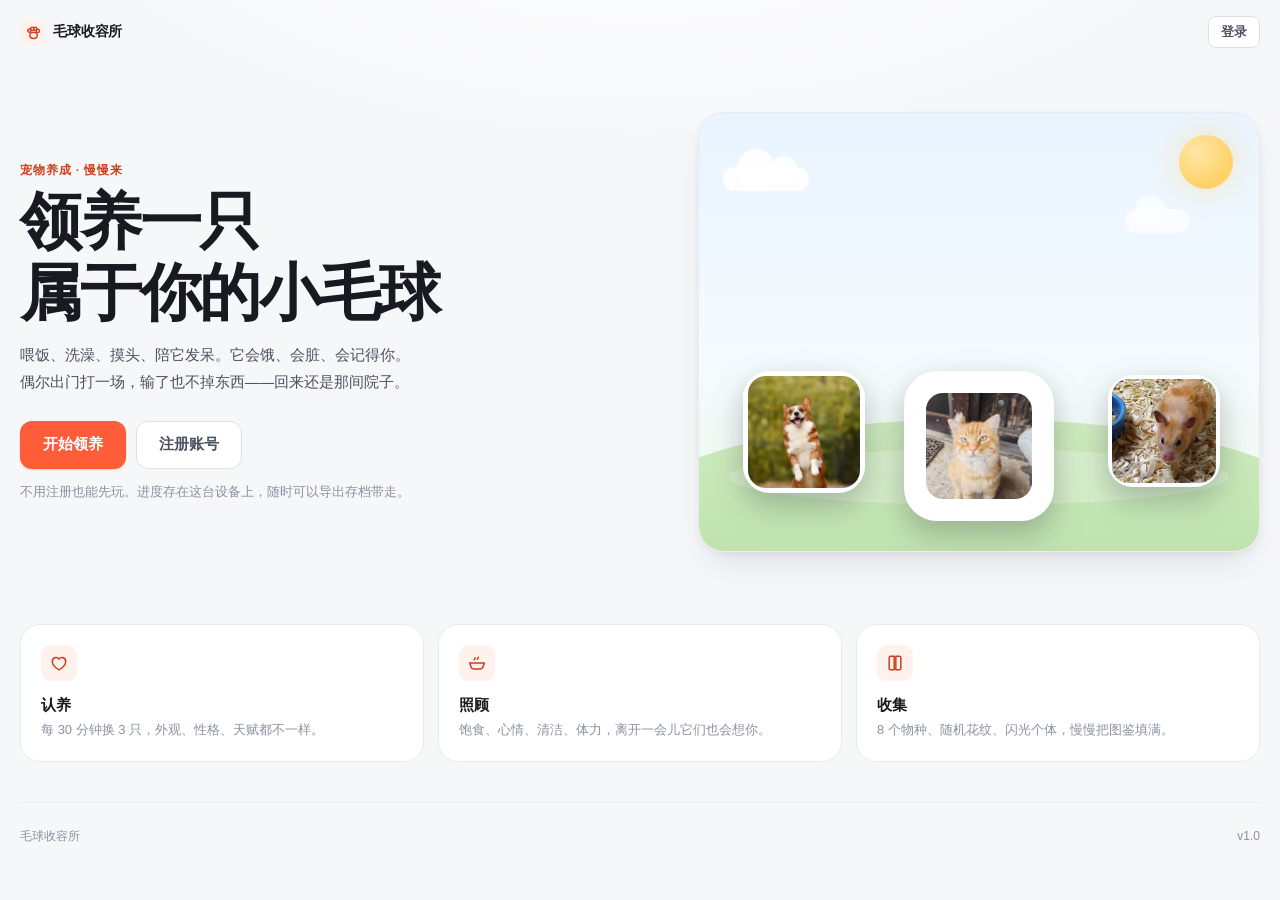
==== index.html @ 02884df9 "deploy: 手机端操作优化——下拉关弹窗、键盘避让、切页回顶、输入防缩放、触感反馈、主屏 App 模式" ====
<!doctype html>
<html lang="zh-CN">
  <head>
    <meta charset="UTF-8" />
    <meta name="viewport" content="width=device-width, initial-scale=1.0, viewport-fit=cover" />
    <meta name="theme-color" content="#f7f2e8" />
    <!-- 添加到主屏幕后像 App 一样全屏打开，没有地址栏 -->
    <meta name="mobile-web-app-capable" content="yes" />
    <meta name="apple-mobile-web-app-capable" content="yes" />
    <meta name="apple-mobile-web-app-status-bar-style" content="default" />
    <meta name="apple-mobile-web-app-title" content="毛球收容所" />
    <title>毛球收容所 · 领养一只属于你的小毛球</title>
    <meta
      name="description"
      content="毛球收容所是一款宠物养成 + 卡牌收集的网页游戏。领养流浪小动物，喂饭洗澡摸头，把它们养成毛球战队的成员，去星宠杯拿冠军。"
    />
    <link
      rel="icon"
      href="data:image/svg+xml,%3Csvg xmlns='http://www.w3.org/2000/svg' viewBox='0 0 100 100'%3E%3Ctext y='.9em' font-size='90'%3E%F0%9F%90%BE%3C/text%3E%3C/svg%3E"
    />
    <script type="module" crossorigin src="/assets/index-C2T-DecH.js"></script>
    <link rel="stylesheet" crossorigin href="/assets/index-630O4in5.css">
  </head>
  <body>
    <div id="root"></div>
  </body>
</html>
---- assets/index-630O4in5.css ----
:root{--bg: #f6f7f9;--surface: #ffffff;--surface-2: #f7f8fa;--surface-3: #eef0f4;--ink: #171a20;--ink-2: #4a5160;--muted: #8a92a1;--line: #e9ebef;--line-strong: #dde1e7;--accent: #ff5c39;--accent-hover: #ec4c2a;--accent-soft: #fff1ec;--accent-ink: #cc3f1d;--gold: #f2a33c;--gold-soft: #fdf3e3;--violet: #7b61ff;--violet-soft: #f1eeff;--green: #17b26a;--green-soft: #e7f8ef;--blue: #3a8dde;--blue-soft: #eaf3fd;--pink: #e8618c;--pink-soft: #fdeef3;--r-xs: 8px;--r-sm: 10px;--r-md: 12px;--r-lg: 16px;--r-xl: 20px;--r-2xl: 26px;--r-pill: 999px;--radius: var(--r-xl);--radius-sm: var(--r-md);--shadow-sm: 0 1px 2px rgba(16, 24, 40, .04), 0 1px 3px rgba(16, 24, 40, .05);--shadow: 0 4px 10px -2px rgba(16, 24, 40, .06), 0 18px 36px -12px rgba(16, 24, 40, .12);--shadow-lg: 0 24px 64px -16px rgba(16, 24, 40, .22);--safe: env(safe-area-inset-bottom, 0px);--vvh: 100dvh;--kbd: 0px}html{touch-action:manipulation}body{overscroll-behavior-y:contain}button,.chip,.element,.rarity{user-select:none;-webkit-user-select:none}*{box-sizing:border-box;-webkit-tap-highlight-color:transparent}html,body{margin:0;padding:0}body{background:radial-gradient(900px 420px at 50% -140px,#ffffff 0%,transparent 70%),var(--bg);color:var(--ink);font-family:-apple-system,BlinkMacSystemFont,SF Pro Text,PingFang SC,Hiragino Sans GB,Microsoft YaHei,Segoe UI,sans-serif;font-size:14.5px;line-height:1.55;min-height:100dvh;-webkit-font-smoothing:antialiased}h1,h2,h3,h4,p{margin:0}button{font-family:inherit;font-size:inherit;color:inherit;border:none;background:none;cursor:pointer;padding:0}button:disabled{cursor:not-allowed}a{color:inherit;text-decoration:none}input{font-family:inherit}:focus-visible{outline:2px solid rgba(255,92,57,.55);outline-offset:2px}.shell{width:100%;max-width:1120px;margin:0 auto;padding:0 20px}.app{min-height:100dvh;padding-bottom:96px}.main{padding:26px 0 40px;animation:fadeUp .25s ease both}@keyframes fadeUp{0%{opacity:0;transform:translateY(6px)}}.topbar{position:sticky;top:0;z-index:40;background:#ffffffd1;backdrop-filter:saturate(180%) blur(16px);-webkit-backdrop-filter:saturate(180%) blur(16px);border-bottom:1px solid var(--line)}.topbar-inner{height:62px;display:flex;align-items:center;gap:18px}.brand{display:inline-flex;align-items:center;gap:7px;flex:0 0 auto}.brand-mark{display:grid;place-items:center;width:26px;height:26px;border-radius:var(--r-xs);background:var(--accent-soft);color:var(--accent-ink)}.brand-text{font-weight:700;font-size:14px;letter-spacing:-.01em;white-space:nowrap}.topnav{display:none;align-items:center;gap:2px;flex:1}.topnav-item{height:34px;padding:0 14px;border-radius:var(--r-xs);font-size:13.5px;font-weight:600;color:var(--muted);transition:color .15s,background .15s}.topnav-item:hover{color:var(--ink);background:var(--surface-2)}.topnav-item.is-active{color:var(--ink);background:var(--surface-3)}.top-actions{display:flex;align-items:center;gap:8px;margin-left:auto}.icon-btn{position:relative;width:34px;height:34px;border-radius:var(--r-sm);display:grid;place-items:center;color:var(--ink-2);border:1px solid var(--line);background:var(--surface);transition:background .15s,border-color .15s}.icon-btn:hover{background:var(--surface-2)}.badge{position:absolute;top:-4px;right:-4px;min-width:16px;height:16px;padding:0 4px;border-radius:var(--r-pill);background:var(--accent);color:#fff;font-size:9.5px;font-weight:700;display:grid;place-items:center;border:2px solid var(--surface)}.wallet{display:flex;gap:6px}.wallet-chip{display:inline-flex;align-items:center;gap:5px;height:30px;padding:0 10px;border-radius:var(--r-xs);background:var(--surface);border:1px solid var(--line);font-size:12.5px;font-variant-numeric:tabular-nums}.wallet-chip b{font-weight:650}.wallet-coin{color:var(--accent)}.wallet-star{color:var(--violet)}.tabbar{position:fixed;bottom:0;left:0;right:0;z-index:40;display:flex;justify-content:space-around;padding:6px 8px calc(6px + var(--safe));background:#ffffffeb;backdrop-filter:saturate(180%) blur(16px);-webkit-backdrop-filter:saturate(180%) blur(16px);border-top:1px solid var(--line)}.tabbar-item{flex:1;display:flex;flex-direction:column;align-items:center;gap:3px;padding:6px 0;border-radius:var(--r-md);color:var(--muted);font-size:10px;font-weight:600}.tabbar-item.is-active{color:var(--accent)}.card{background:var(--surface);border:1px solid var(--line);border-radius:var(--radius);box-shadow:var(--shadow-sm);padding:20px}.btn{display:inline-flex;align-items:center;justify-content:center;gap:6px;height:40px;padding:0 16px;border-radius:var(--r-sm);font-size:14px;font-weight:600;border:1px solid transparent;transition:background .15s,border-color .15s,transform .08s;white-space:nowrap}.btn:active:not(:disabled){transform:scale(.985)}.btn:disabled{opacity:.45}.btn-primary:disabled{background:var(--surface-3);color:var(--muted);opacity:1;box-shadow:none}.btn-primary{background:var(--accent);color:#fff;box-shadow:0 1px 2px #ff5c3947}.btn-primary:hover:not(:disabled){background:var(--accent-hover)}.btn-ghost{background:var(--surface);border-color:var(--line-strong);color:var(--ink-2)}.btn-ghost:hover:not(:disabled){background:var(--surface-2)}.btn-soft{background:var(--accent-soft);color:var(--accent-ink)}.btn-soft:hover:not(:disabled){background:#ffe6dd}.btn-sm{height:32px;padding:0 12px;font-size:12.5px;border-radius:var(--r-xs)}.btn-xs{height:26px;padding:0 10px;font-size:11.5px;border-radius:var(--r-xs)}.btn-lg{height:48px;padding:0 22px;font-size:15px;border-radius:var(--r-md)}.btn-block{width:100%}.link-btn{display:inline-flex;align-items:center;gap:4px;font-size:12.5px;font-weight:600;color:var(--accent-ink);padding:4px 0}.link-btn:hover{color:var(--accent)}.icon-btn svg,.link-btn svg{flex:0 0 auto}.chip{display:inline-flex;align-items:center;height:24px;padding:0 9px;border-radius:var(--r-xs);background:var(--surface-2);border:1px solid var(--line);font-size:11.5px;font-weight:600;color:var(--ink-2);white-space:nowrap}.chip-soft{background:var(--accent-soft);border-color:transparent;color:var(--accent-ink)}.chip-shiny{background:var(--gold-soft);border-color:#f7e3bd;color:#a5721a}.muted{color:var(--muted);font-size:13px}.center{text-align:center}.center-title{font-size:20px;text-align:center}.eyebrow{font-size:11.5px;font-weight:700;letter-spacing:.08em;text-transform:uppercase;color:var(--accent-ink);margin-bottom:6px}.page-head{display:flex;align-items:flex-start;justify-content:space-between;gap:16px;margin-bottom:22px}.page-head h1{font-size:28px;line-height:1.2;letter-spacing:-.025em;font-weight:700}.lede{font-size:13.5px;color:var(--muted);margin-top:6px;line-height:1.6}.section-title{display:flex;align-items:flex-start;justify-content:space-between;gap:12px;margin-bottom:14px}.section-title h3{font-size:15px;font-weight:650;letter-spacing:-.01em}.section-title p{font-size:12px;color:var(--muted);margin-top:2px}.empty{display:flex;flex-direction:column;align-items:center;gap:8px;padding:48px 16px;color:var(--muted);font-size:13px}.spinner{display:inline-block;width:18px;height:18px;border-radius:50%;border:2px solid var(--line-strong);border-top-color:var(--accent);animation:spin .7s linear infinite}.spinner-wrap{display:flex;align-items:center;justify-content:center;gap:10px;padding:48px;color:var(--muted);font-size:13px}@keyframes spin{to{transform:rotate(360deg)}}.splash{min-height:100dvh;display:flex;flex-direction:column;align-items:center;justify-content:center;gap:12px;color:var(--muted);font-size:13px}.splash-paw{font-size:40px;animation:bob 2s ease-in-out infinite}.centered-page{min-height:100dvh;display:grid;place-items:center;padding:20px}.reset-card{width:100%;max-width:400px;padding:28px 24px}.reset-card h1{font-size:22px;margin-bottom:6px}.reset-card .muted{display:block;margin-bottom:20px}.field{display:block;margin-bottom:14px}.field>span{display:block;font-size:12.5px;font-weight:600;color:var(--ink-2);margin-bottom:6px}.input{width:100%;height:42px;padding:0 13px;border-radius:var(--r-sm);border:1px solid var(--line-strong);background:var(--surface);font-size:14.5px;color:var(--ink);transition:border-color .15s,box-shadow .15s}.input::placeholder{color:#b3b9c4}.input:focus{outline:none;border-color:var(--accent);box-shadow:0 0 0 3px #ff5c391f}.form-error{font-size:12.5px;color:#d14343;margin-bottom:12px}.form-note{font-size:12px;color:var(--muted);text-align:center;margin-top:12px;line-height:1.6}.sheet-backdrop{position:fixed;inset:0;background:#11141a6b;backdrop-filter:blur(3px);-webkit-backdrop-filter:blur(3px);display:flex;align-items:flex-end;justify-content:center;z-index:60;animation:fadeIn .18s ease both}@keyframes fadeIn{0%{opacity:0}}.sheet{width:100%;max-width:560px;max-height:min(90dvh,calc(var(--vvh) - 20px));overflow-y:auto;background:var(--surface);border-radius:var(--r-2xl) var(--r-2xl) 0 0;padding:10px 20px calc(24px + var(--safe));box-shadow:var(--shadow-lg);animation:slideUp .26s cubic-bezier(.22,1,.36,1) both}body.kbd-open .sheet-backdrop{height:var(--vvh)}body.kbd-open .tabbar{display:none}@keyframes slideUp{0%{transform:translateY(36px);opacity:.5}}.sheet-grip{width:38px;height:4px;border-radius:var(--r-pill);background:var(--line-strong);margin:2px auto 12px}.sheet-head{display:flex;align-items:flex-start;justify-content:space-between;gap:12px;margin-bottom:16px}.sheet-title{font-size:20px;font-weight:700;letter-spacing:-.02em}.sheet-sub{font-size:12.5px;color:var(--muted);margin-top:3px}.sheet-body{padding-bottom:4px}.toast-stack{position:fixed;bottom:calc(86px + var(--safe) + var(--kbd));left:50%;transform:translate(-50%);z-index:120;display:flex;flex-direction:column;gap:8px;width:max-content;max-width:min(92vw,420px);pointer-events:none}body[data-sheet=open] .toast-stack{bottom:auto;top:14px}.toast{display:flex;align-items:center;gap:8px;padding:10px 15px;border-radius:var(--r-sm);font-size:13px;font-weight:550;background:#181c24f0;color:#fff;box-shadow:var(--shadow);animation:toastIn .2s ease both}.toast-bad{background:#c43d3df5}.toast-dot{width:6px;height:6px;border-radius:50%;background:#ffc6a8;flex:0 0 auto}@keyframes toastIn{0%{opacity:0;transform:translateY(-8px)}}.statbar{display:flex;align-items:center;gap:8px;font-size:12px}.statbar-label{display:inline-flex;align-items:center;gap:4px;width:54px;flex:0 0 auto;color:var(--ink-2);font-weight:600}.statbar-label svg{color:var(--muted)}.statbar-track{flex:1;height:6px;border-radius:var(--r-pill);background:var(--surface-3);overflow:hidden}.statbar-fill{height:100%;border-radius:var(--r-pill);transition:width .35s cubic-bezier(.22,1,.36,1)}.tone-green{background:var(--green)}.tone-orange{background:var(--gold)}.tone-blue{background:var(--blue)}.tone-pink{background:var(--pink)}.statbar-num{width:24px;text-align:right;font-size:11.5px;color:var(--muted);font-variant-numeric:tabular-nums}.rarity{font-size:11px;letter-spacing:1px;line-height:1}.rarity-N{color:#a8afba}.rarity-R{color:#4a90e2}.rarity-SR{color:#9d6cf0}.rarity-SSR{color:#eda32c}.element{display:inline-flex;align-items:center;gap:4px;height:24px;padding:0 8px;border-radius:var(--r-xs);font-size:11.5px;font-weight:600}.element-compact{height:22px;padding:0 7px}.element-water{background:var(--blue-soft);color:#2f7cc4}.element-fire{background:#ffece6;color:#d9512f}.element-grass{background:var(--green-soft);color:#118a52}.element-light{background:var(--gold-soft);color:#b4740f}.element-dark{background:var(--violet-soft);color:#6a4fe0}.landing{max-width:1120px;margin:0 auto;padding:0 20px 48px}.landing-nav{height:64px;display:flex;align-items:center;justify-content:space-between}.hero{display:grid;gap:40px;align-items:center;padding:28px 0 56px}.hero-copy h1{font-size:40px;line-height:1.15;letter-spacing:-.035em;font-weight:700;margin-bottom:14px}.hero-lede{font-size:14.5px;line-height:1.8;color:var(--ink-2);margin-bottom:26px}.hero-actions{display:flex;gap:10px;flex-wrap:wrap}.hero-note{font-size:12.5px;color:var(--muted);margin-top:14px}.hero-visual{order:-1}.hero-scene{position:relative;height:330px;border-radius:var(--r-2xl);overflow:hidden;background:linear-gradient(180deg,#eaf4ff,#f4fbff 55%,#eef8e9);border:1px solid var(--line);box-shadow:var(--shadow)}.hero-pet{position:absolute;bottom:30px;filter:drop-shadow(0 14px 18px rgba(30,40,60,.12))}.hero-pet.a{left:0;right:0;display:flex;justify-content:center;z-index:3;animation:bob 3.4s ease-in-out infinite}.hero-pet.b{left:8%;bottom:52px;z-index:2;animation:bob 4.2s ease-in-out infinite .5s}.hero-pet.c{right:7%;bottom:58px;z-index:2;animation:bob 3.9s ease-in-out infinite 1s}.features{display:grid;gap:14px;grid-template-columns:1fr;padding-bottom:40px}.feature{padding:20px;border-radius:var(--radius);background:var(--surface);border:1px solid var(--line)}.feature-icon{display:inline-grid;place-items:center;width:36px;height:36px;border-radius:var(--r-sm);background:var(--accent-soft);color:var(--accent-ink);margin-bottom:12px}.feature h3{font-size:15px;font-weight:650;margin-bottom:4px}.feature p{font-size:13px;color:var(--muted);line-height:1.6}.landing-foot{display:flex;justify-content:space-between;padding-top:24px;border-top:1px solid var(--line);font-size:12px;color:var(--muted)}.scene-sun{position:absolute;top:22px;right:26px;width:54px;height:54px;border-radius:50%;background:radial-gradient(circle at 35% 32%,#ffe6a8,#ffd166 70%);box-shadow:0 0 30px #ffd16673}.scene-cloud{position:absolute;background:#ffffffeb;border-radius:var(--r-pill);height:24px}.scene-cloud:before,.scene-cloud:after{content:"";position:absolute;background:inherit;border-radius:50%}.scene-cloud.c1{width:86px;top:54px;left:24px;animation:drift 30s linear infinite}.scene-cloud.c1:before{width:38px;height:38px;left:14px;top:-18px}.scene-cloud.c1:after{width:26px;height:26px;left:48px;top:-11px}.scene-cloud.c2{width:64px;top:96px;right:70px;opacity:.75;animation:drift 40s linear infinite reverse}.scene-cloud.c2:before{width:30px;height:30px;left:10px;top:-14px}@keyframes drift{0%{transform:translate(0)}to{transform:translate(40px)}}.scene-hill{position:absolute;left:-12%;right:-12%;bottom:-58px;height:190px;border-radius:50% 50% 0 0;background:linear-gradient(180deg,#cfecc0,#b9dfa6)}.scene-hill:after{content:"";position:absolute;left:14%;right:14%;top:30px;height:56px;border-radius:50%;background:#ffffff40}@keyframes bob{0%,to{transform:translateY(0)}50%{transform:translateY(-5px)}}.home-grid{display:grid;gap:18px;grid-template-columns:1fr;margin-bottom:26px}.pet-hero{padding:0;overflow:hidden;display:grid;grid-template-columns:1fr}.scene{position:relative;min-height:300px;overflow:hidden;background:linear-gradient(180deg,#fdf7ee,#f8eddc 58%,#f3e3cc 58.2%,#e8d3b6);border-bottom:1px solid var(--line)}.scene-window{position:absolute;left:8%;top:8%;width:34%;height:30%;border-radius:var(--r-md);background:linear-gradient(180deg,#d9edff,#eef8ff 62%,#e7f4d9);border:5px solid #fff;box-shadow:0 10px 24px #785a3c1a,inset 0 0 0 1px #00000008}.scene-window:before,.scene-window:after{content:"";position:absolute;background:#fff}.scene-window:before{left:50%;top:0;bottom:0;width:4px;margin-left:-2px}.scene-window:after{top:50%;left:0;right:0;height:4px;margin-top:-2px}.scene-rug{position:absolute;left:50%;bottom:5%;transform:translate(-50%);width:58%;height:11%;border-radius:50%;background:radial-gradient(ellipse at center,#f8dfc8,#eac9ab 72%);box-shadow:inset 0 0 0 1px #78503214}.scene-prop{position:absolute;display:grid;place-items:center;width:34px;height:34px;border-radius:50%;color:#8a6a4a;background:#fffaf2;border:1px solid #ecdcc8;box-shadow:0 4px 10px #785a3c14}.prop-bowl{left:10%;bottom:16%}.prop-ball{right:11%;bottom:13%}.prop-plant{right:9%;top:13%;width:38px;height:38px;border-radius:var(--r-md);color:#4f8f63}.scene-pet{position:absolute;left:0;right:0;bottom:9%;display:flex;justify-content:center;animation:bob 3.6s ease-in-out infinite;filter:drop-shadow(0 16px 20px rgba(60,40,20,.18))}.scene-plate{position:absolute;left:50%;bottom:12px;transform:translate(-50%);display:inline-flex;align-items:center;gap:6px;padding:4px 11px;border-radius:var(--r-pill);background:#ffffffeb;border:1px solid var(--line);box-shadow:var(--shadow-sm);font-size:11.5px;white-space:nowrap}.scene-plate b{font-weight:650}.scene-plate span{color:var(--muted);font-size:10.5px}.scene-bubble{position:absolute;top:18px;left:50%;transform:translate(-50%);background:var(--surface);border:1px solid var(--line);border-radius:var(--r-md);padding:7px 13px;font-size:12px;font-weight:550;color:var(--ink-2);box-shadow:var(--shadow-sm);white-space:nowrap;z-index:3;animation:popIn .2s ease both}.scene-bubble.small{top:8px;font-size:11.5px}@keyframes popIn{0%{opacity:0;transform:translate(-50%) translateY(4px) scale(.96)}}.scene-pop{position:absolute;left:50%;top:42%;color:var(--accent);animation:floatUp .9s ease forwards;pointer-events:none}@keyframes floatUp{0%{opacity:0;transform:translate(-50%,6px) scale(.8)}30%{opacity:1;transform:translate(-50%,-4px) scale(1.05)}to{opacity:0;transform:translate(-50%,-34px) scale(.9)}}.hero-body{position:relative;z-index:1;background:var(--surface);padding:20px;display:flex;flex-direction:column;gap:16px}.hero-title{display:flex;align-items:flex-start;justify-content:space-between;gap:12px}.hero-title h2{font-size:21px;font-weight:700;letter-spacing:-.02em;display:flex;align-items:center;gap:4px}.name-edit{display:inline-grid;place-items:center;width:26px;height:26px;border-radius:var(--r-xs);color:var(--muted);border:1px solid transparent}.name-edit:hover{background:var(--surface-2);border-color:var(--line);color:var(--ink-2)}.rename-inline{display:flex;align-items:center;gap:6px;margin-bottom:4px}.rename-inline .input{width:160px;height:34px}.name-field{margin-top:2px}.hero-title p{font-size:12.5px;color:var(--muted);margin-top:3px;display:flex;align-items:center;gap:6px}.shiny-tag{font-style:normal;font-size:10.5px;font-weight:700;color:#a5721a;background:var(--gold-soft);padding:1px 7px;border-radius:var(--r-xs)}.needs{display:grid;grid-template-columns:1fr 1fr;gap:10px 16px}.care-row{display:grid;grid-template-columns:repeat(5,1fr);gap:8px}.hero-meta{display:grid;grid-template-columns:repeat(3,1fr);gap:6px;padding:10px 8px;border-radius:var(--r-md);background:var(--surface-2)}.hero-meta>div{text-align:center}.hero-meta b{display:block;font-size:16px;font-weight:650;font-variant-numeric:tabular-nums}.hero-meta span{font-size:10.5px;color:var(--muted)}.care-btn{display:flex;flex-direction:column;align-items:center;gap:5px;padding:9px 4px 8px;border-radius:var(--r-md);border:1px solid var(--line);background:var(--surface);transition:background .15s,border-color .15s,transform .08s}.care-btn:hover:not(:disabled){background:var(--surface-2);border-color:var(--line-strong)}.care-btn:active:not(:disabled){transform:scale(.97)}.care-btn:disabled{opacity:.5}.care-icon{display:grid;place-items:center;width:34px;height:34px;border-radius:50%;background:var(--accent-soft);color:var(--accent-ink)}.care-icon.is-empty{background:var(--surface-3);color:var(--muted)}.care-label{font-size:11.5px;font-weight:600}.care-count{font-size:10px;color:var(--muted)}.care-count.is-empty{color:#d14343}.home-side{display:flex;flex-direction:column;gap:18px}.task-list{display:flex;flex-direction:column;gap:14px}.task{display:grid;gap:5px;position:relative}.task.is-done{opacity:.55}.task-head{display:flex;justify-content:space-between;align-items:baseline;gap:8px}.task-head b{font-size:13.5px;font-weight:600}.task-head span{font-size:11.5px;color:var(--muted);font-variant-numeric:tabular-nums}.task p{font-size:11.5px;color:var(--muted)}.task-track{height:5px;border-radius:var(--r-pill);background:var(--surface-3);overflow:hidden}.task-track>div{height:100%;border-radius:var(--r-pill);background:var(--accent);transition:width .35s ease}.task .btn{justify-self:start;margin-top:2px}.supply-card{display:flex;align-items:center;justify-content:space-between;gap:12px}.supply-head{display:flex;align-items:center;gap:11px}.supply-icon{display:grid;place-items:center;width:38px;height:38px;border-radius:var(--r-sm);background:var(--gold-soft);color:#b4740f}.supply-head b{font-size:13.5px;font-weight:650}.supply-head p{font-size:11.5px;color:var(--muted);margin-top:1px}.collect-track{height:6px;border-radius:var(--r-pill);background:var(--surface-3);overflow:hidden;margin-bottom:10px}.collect-track>div{height:100%;border-radius:var(--r-pill);background:linear-gradient(90deg,#ffb199,var(--accent))}.pets-strip{margin-bottom:8px}.strip-head{display:flex;align-items:baseline;gap:8px;margin-bottom:10px}.strip-head h3{font-size:15px;font-weight:650}.strip-head span{font-size:12px;color:var(--muted)}.strip-scroll{display:flex;gap:10px;overflow-x:auto;padding:2px 2px 8px;scrollbar-width:thin}.pet-chip{flex:0 0 auto;width:108px;padding:8px 6px 9px;border-radius:var(--r-lg);background:var(--surface);border:1px solid var(--line);display:flex;flex-direction:column;align-items:center;gap:2px;transition:border-color .15s,box-shadow .15s}.pet-chip:hover{border-color:var(--line-strong)}.pet-chip.is-active{border-color:var(--accent);box-shadow:0 0 0 3px #ff5c391a}.pet-chip b{font-size:12px;font-weight:600;max-width:100%;overflow:hidden;text-overflow:ellipsis;white-space:nowrap}.pet-chip span{font-size:10px;color:var(--muted)}.pet-chip-add{justify-content:center;border-style:dashed;gap:4px;color:var(--muted)}.chip-plus{display:grid;place-items:center;width:44px;height:44px;border-radius:50%;background:var(--surface-2);color:var(--muted)}.mood-note{display:flex;align-items:center;gap:6px;font-size:12px;color:var(--muted);margin-top:4px}.sheet-pet{display:flex;flex-direction:column;gap:16px}.sheet-scene{position:relative;display:grid;place-items:center;min-height:190px;border-radius:var(--r-lg);background:linear-gradient(180deg,#f3f9ff,#fbfdf7);border:1px solid var(--line)}.sheet-tags{display:flex;align-items:center;justify-content:center;gap:8px;flex-wrap:wrap}.info-grid{display:grid;grid-template-columns:repeat(4,1fr);gap:6px;padding:14px 8px;border-radius:var(--r-md);background:var(--surface-2)}.info-grid>div{text-align:center}.info-grid b{display:block;font-size:15px;font-weight:650;font-variant-numeric:tabular-nums}.info-grid span{font-size:10.5px;color:var(--muted)}.talent{display:flex;gap:10px;align-items:flex-start;padding:12px 14px;border-radius:var(--r-md);background:var(--gold-soft);color:#8a5f14}.talent b{font-size:12.5px}.talent p{font-size:11.5px;opacity:.85;margin-top:1px}.rename-row{display:flex;gap:8px}.rename-row .input{flex:1}.sheet-actions{display:flex;gap:8px}.sheet-actions .btn{flex:1}.tagline{font-size:12px;color:var(--muted);text-align:center;line-height:1.6}.toolbar{display:flex;align-items:center;justify-content:space-between;gap:12px;padding:12px 16px;border-radius:var(--r-md);background:var(--surface);border:1px solid var(--line);margin-bottom:18px}.toolbar-text{display:inline-flex;align-items:center;gap:6px;font-size:12.5px;color:var(--ink-2);font-variant-numeric:tabular-nums}.offer-grid{display:grid;gap:14px;grid-template-columns:1fr}.offer{padding:0;overflow:hidden;display:grid;grid-template-columns:132px 1fr;gap:0;text-align:left;transition:box-shadow .18s,transform .1s}.offer:hover{box-shadow:var(--shadow);transform:translateY(-1px)}.offer-art{position:relative;display:grid;place-items:center;padding:10px 0;background:var(--surface-2);border-right:1px solid var(--line)}.offer-art.tone-N{background:linear-gradient(180deg,#f6f7f9,#eef0f4)}.offer-art.tone-R{background:linear-gradient(180deg,#f2f8ff,#e6f0fb)}.offer-art.tone-SR{background:linear-gradient(180deg,#f7f2ff,#efe6fb)}.offer-art.tone-SSR{background:linear-gradient(180deg,#fff8e8,#fdecc8)}.shiny-badge{position:absolute;top:8px;left:8px;padding:2px 7px;border-radius:var(--r-xs);background:#ffffffeb;color:#a5721a;font-size:10px;font-weight:700;box-shadow:var(--shadow-sm)}.offer-body{padding:14px 16px;display:flex;flex-direction:column;gap:7px;min-width:0}.offer-title{display:flex;align-items:baseline;gap:8px}.offer-title h3{font-size:16px;font-weight:700}.offer-desc{font-size:12px;color:var(--muted);line-height:1.55;display:-webkit-box;-webkit-line-clamp:2;-webkit-box-orient:vertical;overflow:hidden}.offer-meta{display:flex;align-items:center;gap:6px}.offer-foot{margin-top:auto;display:flex;align-items:center;justify-content:space-between}.price{display:inline-flex;align-items:center;gap:4px;font-size:13.5px;font-weight:650;color:var(--accent-ink);font-variant-numeric:tabular-nums}.price.is-poor{color:var(--muted)}.link-text{display:inline-flex;align-items:center;gap:3px;font-size:12px;font-weight:600;color:var(--ink-2)}.note-card{margin-top:20px;padding:16px 18px;border-radius:var(--r-md);background:var(--surface-2);border:1px solid var(--line)}.note-card b{font-size:13px}.note-card ul{margin:8px 0 0;padding-left:18px;font-size:12.5px;color:var(--ink-2);line-height:1.9}.note-card p{font-size:12.5px;color:var(--ink-2);line-height:1.8;margin-top:6px}.preview{display:flex;flex-direction:column;gap:12px}.preview-art{display:grid;place-items:center;padding:10px;border-radius:var(--r-lg);background:linear-gradient(180deg,#f3f9ff,#fbfdf7);border:1px solid var(--line)}.preview-meta{display:flex;align-items:center;justify-content:center;gap:8px;flex-wrap:wrap}.preview-desc{font-size:12.5px;color:var(--ink-2);text-align:center;line-height:1.6}.preview-talent{font-size:12px;color:#8a5f14;background:var(--gold-soft);border-radius:var(--r-sm);padding:9px 12px;text-align:center}.dex-progress{margin-bottom:18px}.dex-progress-top{display:flex;align-items:baseline;justify-content:space-between;gap:12px;margin-bottom:12px}.dex-progress-top b{font-size:24px;font-weight:700;letter-spacing:-.02em;font-variant-numeric:tabular-nums}.dex-progress-top span{font-size:12.5px;color:var(--muted)}.dex-progress-side{display:inline-flex;align-items:center;gap:5px;font-size:12px;color:var(--ink-2);background:var(--surface-2);border-radius:var(--r-xs);padding:5px 9px}.dex-grid{display:grid;gap:12px;grid-template-columns:repeat(2,1fr)}.dex-card{position:relative;background:var(--surface);border:1px solid var(--line);border-radius:var(--r-lg);padding:10px;display:flex;flex-direction:column;gap:6px;text-align:left;transition:box-shadow .18s,transform .1s}.dex-card:hover{box-shadow:var(--shadow);transform:translateY(-1px)}.dex-art{position:relative;display:grid;place-items:center;min-height:118px;border-radius:var(--r-md);background:linear-gradient(180deg,#f7f9fc,#f2f5f9)}.dex-card.is-locked .dex-art .pet-art>svg,.dex-card.is-locked .dex-art .pet-art>img{filter:grayscale(1) opacity(.3) brightness(1.05)}.dex-lock{position:absolute;font-size:22px;font-weight:700;color:var(--muted);opacity:.7}.dex-info{display:flex;align-items:baseline;justify-content:space-between;gap:6px}.dex-card .element{align-self:flex-start}.dex-info b{font-size:13px;font-weight:600}.dex-info span{font-size:10.5px;color:var(--muted)}.owned-list{display:flex;flex-direction:column;gap:8px}.owned-row{display:flex;align-items:center;gap:10px;padding:8px 10px;border-radius:var(--r-md);background:var(--surface-2)}.owned-row div{flex:1}.owned-row b{display:block;font-size:13px;font-weight:600}.owned-row span{font-size:11px;color:var(--muted)}.gacha{position:relative;display:grid;gap:8px;border-radius:var(--r-xl);padding:26px;background:linear-gradient(120deg,#fff5f0,#fdf6ff 55%,#f2f6ff);border:1px solid #f2e6e0;margin-bottom:26px;overflow:hidden}.gacha-copy h2{font-size:24px;font-weight:700;letter-spacing:-.025em;margin-bottom:8px}.gacha-copy>p{font-size:13px;color:var(--ink-2);max-width:340px;line-height:1.65}.gacha-odds{display:flex;gap:6px;flex-wrap:wrap;margin:14px 0 18px}.gacha-odds span{font-size:11px;font-weight:600;color:var(--ink-2);background:#ffffffb3;border:1px solid rgba(255,255,255,.9);border-radius:var(--r-xs);padding:3px 8px}.gacha-art{display:flex;align-items:flex-end;justify-content:center;gap:2px}.item-grid{display:grid;gap:12px;grid-template-columns:1fr;margin-bottom:22px}.item{display:flex;align-items:center;gap:12px;padding:14px 16px}.item-icon{display:grid;place-items:center;width:40px;height:40px;border-radius:var(--r-sm);background:var(--surface-2);color:var(--ink-2);flex:0 0 auto}.item-info{flex:1;min-width:0}.item-info b{font-size:13.5px;font-weight:600}.item-info p{font-size:11.5px;color:var(--muted);margin:1px 0 2px}.item-info span{font-size:10.5px;color:var(--muted)}.mail-list{display:flex;flex-direction:column;gap:8px;max-width:780px}.mail-row{display:flex;gap:12px;padding:14px 16px;border-radius:var(--r-lg);background:var(--surface);border:1px solid var(--line);text-align:left;transition:border-color .15s,box-shadow .15s}.mail-row:hover{border-color:var(--line-strong);box-shadow:var(--shadow-sm)}.mail-row.is-unread{border-color:#ffd9cc;background:#fffaf7}.mail-icon{display:grid;place-items:center;width:36px;height:36px;border-radius:var(--r-sm);background:var(--surface-2);color:var(--ink-2);flex:0 0 auto}.mail-main{flex:1;min-width:0}.mail-title{display:flex;justify-content:space-between;gap:10px;align-items:baseline}.mail-title b{font-size:13.5px;font-weight:600}.mail-title span{font-size:10.5px;color:var(--muted);white-space:nowrap}.mail-main>p{font-size:12px;color:var(--muted);margin:3px 0 7px;overflow:hidden;text-overflow:ellipsis;white-space:nowrap}.mail-meta{display:flex;align-items:center;gap:6px;flex-wrap:wrap}.dot{width:6px;height:6px;border-radius:50%;background:var(--accent);margin-left:auto}.mail-body{font-size:14px;line-height:1.9;color:var(--ink-2);white-space:pre-wrap;padding:2px 0 14px}.attach-box{padding:13px;border-radius:var(--r-md);background:var(--surface-2);margin-bottom:14px}.attach-box>b{font-size:11.5px;color:var(--muted)}.attach-list{display:flex;flex-wrap:wrap;gap:6px;margin-top:8px}.attach-item{display:inline-flex;align-items:center;gap:5px;background:var(--surface);border:1px solid var(--line);border-radius:var(--r-xs);padding:5px 9px;font-size:11.5px}.attach-item b{color:var(--accent-ink)}.mail-expire{font-size:11px;color:var(--muted);text-align:center;margin-top:10px}.profile{display:flex;align-items:center;gap:16px;margin-bottom:18px}.profile-avatar{width:92px;height:92px;border-radius:var(--r-xl);background:linear-gradient(180deg,#f3f9ff,#fbfdf7);border:1px solid var(--line);display:grid;place-items:center;flex:0 0 auto;color:var(--muted)}.profile-main{min-width:0}.profile-main h1{font-size:24px;font-weight:700;letter-spacing:-.025em}.profile-main>p{font-size:12px;color:var(--muted);margin-top:2px;word-break:break-all}.profile-chips{display:flex;flex-wrap:wrap;gap:6px;margin-top:8px}.profile-chips span{font-size:11px;font-weight:600;color:var(--ink-2);background:var(--surface-2);border:1px solid var(--line);border-radius:var(--r-xs);padding:2px 8px}.bind,.account{margin-bottom:18px}.bind-head{display:flex;gap:12px;margin-bottom:16px}.bind-icon{display:grid;place-items:center;width:36px;height:36px;border-radius:var(--r-sm);background:var(--accent-soft);color:var(--accent-ink);flex:0 0 auto}.bind-head b{font-size:14px;font-weight:650}.bind-head p{font-size:12.5px;color:var(--muted);margin-top:3px;line-height:1.6}.account-row{display:flex;justify-content:space-between;gap:14px;padding:9px 0;border-bottom:1px solid var(--line);font-size:13px}.account-row:last-of-type{border-bottom:none}.account-row span{color:var(--muted)}.account-row b{font-weight:600;word-break:break-all;text-align:right}.hint{font-size:11.5px;color:var(--muted);margin-top:10px;line-height:1.6}.account-actions{display:flex;align-items:center;justify-content:space-between;gap:10px;flex-wrap:wrap;margin-top:12px;padding-top:12px;border-top:1px solid var(--line)}.mail-status{font-size:11.5px;color:var(--muted)}.board{display:flex;flex-direction:column}.board-row{display:flex;align-items:center;gap:10px;padding:9px 0;border-bottom:1px solid var(--line);font-size:13px}.board-row:last-child{border-bottom:none}.board-rank{width:20px;height:20px;border-radius:var(--r-xs);display:grid;place-items:center;font-size:11px;font-weight:650;background:var(--surface-2);color:var(--muted);flex:0 0 auto}.board-rank.is-first{background:var(--gold-soft);color:#b4740f}.board-row b{flex:1;min-width:0;overflow:hidden;text-overflow:ellipsis;white-space:nowrap;font-weight:600}.board-row span{font-size:11px;color:var(--muted)}.board-row em{font-style:normal;font-weight:650;color:var(--accent-ink);font-size:12.5px;font-variant-numeric:tabular-nums}.list{padding:6px;margin-bottom:18px}.list-row{display:flex;align-items:center;gap:12px;padding:11px 12px;border-radius:var(--r-sm);width:100%;text-align:left}.list-row:hover{background:var(--surface-2)}.list-icon{display:grid;place-items:center;width:34px;height:34px;border-radius:var(--r-xs);background:var(--surface-2);color:var(--ink-2);flex:0 0 auto}.list-row div{flex:1;min-width:0}.list-row b{display:block;font-size:13.5px;font-weight:600}.list-row p{font-size:11.5px;color:var(--muted)}.list-row>svg{color:var(--muted);flex:0 0 auto}.about{margin-bottom:20px}.credits{margin-bottom:20px;padding:16px 20px}.credits summary{font-size:13px;font-weight:600;color:var(--ink-2);cursor:pointer}.credits p{font-size:12px;color:var(--muted);margin:10px 0 6px}.credits ul{margin:0;padding-left:18px;font-size:11.5px;color:var(--muted);line-height:1.8}.credits a{color:var(--accent-ink);text-decoration:underline}.about b{font-size:13.5px;font-weight:650}.about p{font-size:12.5px;color:var(--ink-2);line-height:1.75;margin-top:6px}.logout{color:#c43d3d;margin-bottom:12px}.version{text-align:center;font-size:11px;color:var(--muted)}.auth-form{display:flex;flex-direction:column}.seg{display:flex;gap:3px;padding:3px;background:var(--surface-2);border-radius:var(--r-sm);margin-bottom:14px}.seg button{flex:1;height:32px;border-radius:var(--r-xs);font-size:12.5px;font-weight:600;color:var(--muted)}.seg button.active{background:var(--surface);color:var(--ink);box-shadow:var(--shadow-sm)}.code-btn{flex:0 0 auto;min-width:100px}.row-inline{display:flex;gap:8px}.row-inline .input{flex:1}.auth-links{display:flex;justify-content:center;gap:18px;margin-top:14px;flex-wrap:wrap}.auth-links button{font-size:12.5px;font-weight:600;color:var(--accent-ink)}.dev-mail-hint{display:flex;align-items:center;gap:6px;font-size:12px;color:#8a5f14;background:var(--gold-soft);border-radius:var(--r-xs);padding:9px 11px;margin-bottom:14px;line-height:1.5}.dev-code-note{font-size:12px;font-weight:600;color:#118a52;background:var(--green-soft);border-radius:var(--r-xs);padding:8px 11px;margin-bottom:12px}.pet-art{position:relative;display:inline-block;flex:0 0 auto;line-height:0}.pet-art:before{content:"";position:absolute;left:20%;right:20%;bottom:0;height:6%;border-radius:50%;background:radial-gradient(ellipse at center,rgba(40,30,20,.16),transparent 70%);z-index:0}.pet-art>svg,.pet-art>img{position:relative;z-index:1;width:100%;height:100%;display:block;-webkit-user-select:none;user-select:none;-webkit-user-drag:none;transform-origin:50% 88%;transition:filter .25s ease;filter:var(--pet-filter, none)}.pet-art.is-pixel>svg{image-rendering:pixelated}.pet-art.is-photo{padding:4%;background:#fff;border-radius:22%;box-shadow:0 10px 26px #19192829;overflow:hidden}.pet-art.is-photo:before{display:none}.pet-art.is-photo>img{border-radius:16%;object-fit:cover;object-position:center 35%}.pet-art.is-anim{animation:bob 3.8s ease-in-out infinite;will-change:transform}.pet-shine{position:absolute;inset:0;z-index:2;pointer-events:none;background:radial-gradient(circle at 22% 18%,rgba(255,244,190,.95) 0 2px,transparent 3px),radial-gradient(circle at 78% 26%,rgba(255,244,190,.9) 0 1.5px,transparent 2.5px),radial-gradient(circle at 30% 78%,rgba(255,244,190,.8) 0 1.5px,transparent 2.5px),radial-gradient(circle at 70% 72%,rgba(255,244,190,.85) 0 2px,transparent 3px);animation:twinkle 2s ease-in-out infinite alternate}@keyframes twinkle{0%{opacity:.35}to{opacity:1}}.pop-feed,.pop-snack{animation:nom .6s ease}@keyframes nom{0%,to{transform:scale(1)}40%{transform:scale(1.08,.94)}}.pop-play{animation:hop .7s ease}@keyframes hop{0%,to{transform:translateY(0)}40%{transform:translateY(-10px)}}.pop-wash{animation:shake .7s ease}@keyframes shake{0%,to{transform:translate(0)}25%{transform:translate(-3px)}75%{transform:translate(3px)}}.pop-pet{animation:lean .7s ease}@keyframes lean{0%,to{transform:translateY(0) rotate(0)}40%{transform:translateY(-3px) rotate(-2deg)}}@media(max-width:720px){.input,select.input,textarea,.otp-input{font-size:16px}.icon-btn{width:40px;height:40px}.btn-xs{height:32px;font-size:12px}.sheet-grip{position:relative;width:44px;height:5px}.sheet-grip:before{content:"";position:absolute;inset:-16px -20px -10px}.tabbar-item{padding:8px 0;transition:transform .08s}.tabbar-item:active{transform:scale(.88)}}@media(hover:none){.btn:active:not(:disabled){transform:scale(.96)}.care-btn:active:not(:disabled){transform:scale(.94)}.chip-plus:active,.gift-tab:active,.gift-kind:active,.link-btn:active{transform:scale(.95)}.icon-btn:active{background:var(--surface-3)}}@media(orientation:landscape){.shell{padding-left:max(18px,env(safe-area-inset-left));padding-right:max(18px,env(safe-area-inset-right))}}@media(min-width:720px){.shell{padding:0 32px}.app{padding-bottom:0}.tabbar{display:none}.topnav{display:flex}.main{padding:34px 0 60px}.page-head h1{font-size:32px}.home-grid{grid-template-columns:minmax(0,1.45fr) minmax(300px,.85fr);gap:20px}.pet-hero{grid-template-columns:1.02fr 1fr}.scene{min-height:100%;border-bottom:none;border-right:1px solid var(--line)}.hero-body{padding:24px;justify-content:center}.scene-pet .pet-art{width:210px!important;height:210px!important}.hero-copy h1{font-size:52px}.hero{grid-template-columns:1.05fr .95fr;gap:56px;padding:48px 0 72px}.hero-visual{order:0}.hero-scene{height:400px}.features{grid-template-columns:repeat(3,1fr)}.offer-grid{grid-template-columns:repeat(2,1fr)}.dex-grid{grid-template-columns:repeat(4,1fr)}.item-grid{grid-template-columns:repeat(2,1fr)}.gacha{grid-template-columns:1.4fr .6fr;padding:34px 38px;align-items:center}.sheet-backdrop{align-items:center;padding:24px}.sheet{border-radius:var(--r-xl);padding:14px 24px 26px;max-height:86dvh}.toast-stack{bottom:28px}.needs{grid-template-columns:1fr 1fr}}@media(min-width:1024px){.dex-grid{grid-template-columns:repeat(5,1fr)}.hero-copy h1{font-size:58px}}@media(min-width:1200px){.shell{max-width:1560px;padding:0 36px}.main{padding:30px 0 48px}.home-grid{grid-template-columns:minmax(0,1.8fr) minmax(380px,.82fr);gap:24px}.scene{min-height:clamp(360px,calc(100dvh - 380px),540px)}.scene-pet .pet-art{width:240px!important;height:240px!important}.offer-grid,.item-grid{grid-template-columns:repeat(3,1fr)}.dex-grid{grid-template-columns:repeat(auto-fill,minmax(190px,1fr))}.landing{max-width:1400px}.hero-copy h1{font-size:62px}.hero-scene{height:440px}}@media(min-width:1600px){.shell{max-width:1800px;padding:0 44px}.home-grid{grid-template-columns:minmax(0,1.95fr) minmax(400px,.8fr)}.scene{min-height:clamp(400px,calc(100dvh - 400px),580px)}.scene-pet .pet-art{width:270px!important;height:270px!important}.landing{max-width:1520px}.hero{gap:72px;padding:56px 0 80px}.hero-copy h1{font-size:68px}}@media(max-width:380px){.brand-text{display:none}.hero-copy h1{font-size:34px}.care-row{gap:5px}.care-label{font-size:10.5px}.wallet-chip{padding:0 7px}}@media(prefers-reduced-motion:reduce){*,*:before,*:after{animation-duration:.001ms!important;animation-iteration-count:1!important;transition-duration:.001ms!important}}@media(orientation:landscape)and (max-height:560px){.tabbar{display:none!important}.topnav{display:flex!important}.app{padding-bottom:0}.shell{padding:0 18px}.topbar-inner{height:46px;gap:10px}.brand-text{display:none}.topnav-item{height:28px;padding:0 9px;font-size:12px}.wallet-chip{height:26px;font-size:11.5px;padding:0 7px}.icon-btn{width:30px;height:30px}.main{padding:10px 0 22px}.page-head{margin-bottom:10px}.page-head h1{font-size:21px}.eyebrow{margin-bottom:2px}.lede{display:none}.home-grid{grid-template-columns:minmax(0,1.55fr) minmax(240px,.85fr);gap:12px;margin-bottom:14px;align-items:start}.pet-hero{grid-template-columns:.85fr 1fr;align-items:start}.scene{height:205px;min-height:0;border-bottom:none;border-right:1px solid var(--line)}.toast-stack{bottom:12px}.scene-pet .pet-art{width:150px!important;height:150px!important}.scene-plate{bottom:6px;padding:3px 9px}.hero-body{padding:12px 14px;gap:9px}.hero-title h2{font-size:17px}.needs{gap:5px 12px}.care-btn{padding:5px 2px 4px;gap:3px}.care-icon{width:26px;height:26px}.care-label{font-size:10.5px}.care-count{font-size:9px}.home-side{gap:10px}.card{padding:12px 14px;border-radius:var(--r-lg)}.section-title{margin-bottom:8px}.task-list{gap:8px}.pets-strip{margin-top:4px}.pet-chip{width:86px;padding:5px}.pet-chip .pet-art{width:52px!important;height:52px!important}.strip-head{margin-bottom:6px}.offer-grid{grid-template-columns:repeat(2,1fr);gap:10px}.offer{grid-template-columns:96px 1fr}.offer-art{padding:6px 0}.offer-art .pet-art{width:84px!important;height:84px!important}.offer-body{padding:9px 11px;gap:4px}.offer-desc{-webkit-line-clamp:1}.toolbar{margin-bottom:10px;padding:8px 12px}.dex-grid{grid-template-columns:repeat(5,1fr);gap:8px}.dex-art{min-height:84px}.item-grid{grid-template-columns:repeat(2,1fr);gap:8px}.gacha{padding:18px 22px;margin-bottom:14px}.gacha-copy h2{font-size:19px}.gacha-odds{margin:8px 0 10px}.profile-avatar{width:64px;height:64px}.profile-avatar .pet-art{width:56px!important;height:56px!important}.landing{padding-bottom:24px}.landing-nav{height:48px}.hero{grid-template-columns:1.1fr .9fr;gap:28px;padding:6px 0 24px}.hero-copy h1{font-size:34px;margin-bottom:8px}.hero-lede{font-size:12.5px;line-height:1.7;margin-bottom:14px}.hero-actions .btn{height:40px;font-size:13.5px}.hero-note{margin-top:8px;font-size:11.5px}.hero-scene{height:200px}.hero-pet.a .pet-art{width:128px!important;height:128px!important}.hero-pet.b .pet-art{width:96px!important;height:96px!important}.hero-pet.c .pet-art{width:88px!important;height:88px!important}.features{grid-template-columns:repeat(3,1fr);gap:10px;padding-bottom:20px}.feature{padding:12px 14px}.feature-icon{width:28px;height:28px;margin-bottom:8px}.sheet{max-height:96dvh;padding:8px 18px 16px}.sheet-pet{gap:10px}.sheet-scene{min-height:120px}.sheet-scene .pet-art{width:128px!important;height:128px!important}.info-grid{padding:8px 6px}.care-row{gap:5px}.mail-list{max-width:none}}@media(orientation:landscape)and (max-height:560px)and (max-width:760px){.home-grid{grid-template-columns:1fr}.home-side{display:grid;grid-template-columns:repeat(3,1fr);gap:10px;align-items:start}.home-side .card{height:100%}.pets-strip{display:none}}@media(orientation:landscape)and (max-height:430px){.scene{min-height:168px}.scene-pet .pet-art{width:126px!important;height:126px!important}.hero-title p,.section-title p,.pets-strip{display:none}}.gallery{max-width:1100px;margin:0 auto;padding:32px 24px 80px}.gallery h1{font-size:26px;margin-bottom:6px}.gallery-row{display:flex;gap:20px;align-items:center;padding:14px 0;border-bottom:1px solid var(--line)}.gallery-label{width:110px;flex:0 0 auto}.gallery-label b{display:block;font-size:14px}.gallery-label span{font-size:11px;color:var(--muted)}.gallery-items{display:flex;gap:10px;flex-wrap:wrap}.gallery-item{background:#f2f6fb;border-radius:var(--r-lg);padding:4px;display:grid;place-items:center}.gallery-item.dark{background:#232833}@media(max-width:720px){.gallery-row{flex-direction:column;align-items:flex-start;gap:8px}}.bt{display:flex;flex-direction:column;gap:12px;width:100%;max-width:940px;margin:0 auto;min-height:calc(100vh - 210px);justify-content:center;padding:8px 0 24px}.bt-loading{padding:40px 0;text-align:center;color:var(--muted);font-size:13px}.bt-stage{position:relative;height:302px;border-radius:var(--r-2xl);overflow:hidden;background:linear-gradient(180deg,#d9edfb,#e8f4f1 58%,#e6f2d9 58.2%,#dcf0c9);border:1px solid rgba(23,26,32,.06);isolation:isolate}.bt-sun{position:absolute;top:26px;right:34px;width:56px;height:56px;border-radius:50%;background:#ffe0a8;box-shadow:0 0 0 14px #ffe0a847,0 0 44px 8px #ffd28c80}.bt-cloud{position:absolute;height:20px;border-radius:var(--r-pill);background:#fff;opacity:.82}.bt-cloud.is-a{width:76px;top:44px;left:18%}.bt-cloud.is-b{width:54px;top:78px;left:58%;opacity:.66}.bt-hill{position:absolute;border-radius:50% 50% 0 0/100% 100% 0 0}.bt-hill.is-back{width:82%;height:132px;left:-16%;bottom:-44px;background:#e9f5d9}.bt-hill.is-front{width:64%;height:112px;right:-14%;bottom:-34px;background:#d8ecc2}.bt-stage:after{content:"";position:absolute;left:0;right:0;top:58%;height:1px;background:#7a985c2e}.bt-top{position:absolute;top:14px;left:14px;right:14px;display:flex;align-items:center;justify-content:space-between;z-index:4}.bt-chip{font-size:11.5px;font-weight:600;letter-spacing:.02em;color:#2f4f57;background:#ffffffc7;-webkit-backdrop-filter:blur(6px);backdrop-filter:blur(6px);border-radius:var(--r-pill);padding:4px 11px}.bt-quit{font-size:11.5px;font-weight:600;color:#4a5160;background:#ffffffc7;-webkit-backdrop-filter:blur(6px);backdrop-filter:blur(6px);border-radius:var(--r-pill);padding:4px 11px}.bt-quit:hover{background:#fff;color:var(--ink)}.bt-fighter{position:absolute;bottom:18px;display:flex;flex-direction:column;align-items:center;gap:5px;width:150px;z-index:3}.bt-fighter.is-you{left:11%}.bt-fighter.is-foe{right:11%}.bt-hp-pill{display:flex;align-items:center;gap:8px;padding:3px 10px;border-radius:var(--r-pill);background:#ffffffe6;-webkit-backdrop-filter:blur(6px);backdrop-filter:blur(6px);font-size:11.5px;font-weight:600;color:#333a45;box-shadow:0 2px 6px #171a2014;white-space:nowrap}.bt-hp-pill b{font-variant-numeric:tabular-nums;color:var(--ink)}.bt-hp{display:block;width:108px;height:6px;border-radius:var(--r-pill);background:#ffffffb8;overflow:hidden;box-shadow:inset 0 0 0 1px #171a200d}.bt-hp i{display:block;height:100%;border-radius:var(--r-pill);background:linear-gradient(90deg,#4cc184,#17a45f);transition:width .32s cubic-bezier(.22,1,.36,1)}.bt-hp.is-foe i{background:linear-gradient(90deg,#f6bc5c,#e0952a)}.bt-art{position:relative;z-index:1;width:124px;height:124px;border-radius:50%;overflow:hidden;border:4px solid rgba(255,255,255,.95);box-shadow:0 14px 26px -10px #171a206b;animation:bt-bob 3.4s ease-in-out infinite}.bt-fighter:after{content:"";position:absolute;bottom:-2px;width:96px;height:15px;border-radius:50%;background:#4a68342e;filter:blur(3px);z-index:0}.bt-fighter.is-foe .bt-art{width:112px;height:112px;animation-delay:1.5s}.bt-fighter.is-hit .bt-art{animation:bt-hit .32s ease-in-out}@keyframes bt-bob{0%,to{transform:translateY(0)}50%{transform:translateY(-7px)}}@keyframes bt-hit{0%,to{transform:translate(0);filter:none}30%{transform:translate(-5px);filter:brightness(1.12) saturate(.8)}60%{transform:translate(4px)}}.bt-fx{position:absolute;bottom:168px;font-size:24px;font-weight:800;letter-spacing:-.02em;z-index:5;pointer-events:none;animation:bt-float .9s cubic-bezier(.22,1,.36,1) forwards;text-shadow:0 2px 0 rgba(255,255,255,.85)}.bt-fx.is-you{left:15%}.bt-fx.is-foe{right:15%}.bt-fx.tone-bad{color:#e0452b}.bt-fx.tone-good{color:#12a264}@keyframes bt-float{0%{opacity:0;transform:translateY(8px) scale(.86)}25%{opacity:1;transform:translateY(0) scale(1.06)}to{opacity:0;transform:translateY(-34px) scale(1)}}.bt-stamp{position:absolute;top:50%;left:50%;width:104px;height:104px;margin:-52px 0 0 -52px;border-radius:var(--r-lg);border:3px solid currentColor;display:grid;place-items:center;font-size:44px;font-weight:800;color:#d85a30d9;transform:rotate(-11deg);z-index:6;animation:bt-stamp .4s cubic-bezier(.34,1.56,.64,1)}@keyframes bt-stamp{0%{opacity:0;transform:rotate(-11deg) scale(1.8)}to{opacity:1;transform:rotate(-11deg) scale(1)}}.bt-log{min-height:52px;padding:9px 16px;border-radius:var(--r-lg);background:var(--surface-2);border:1px solid var(--line);display:flex;flex-direction:column;gap:2px;justify-content:center;max-width:720px;margin:0 auto;width:100%}.bt-log p{font-size:12.5px;line-height:1.5;color:var(--muted)}.bt-log p.is-fresh{color:var(--ink);font-weight:500}.bt-log em{font-style:normal;font-size:11.5px;color:var(--accent-ink)}.bt-desk{display:flex;align-items:flex-end;justify-content:center;gap:14px;padding:4px 0 0;width:100%}.bt-orb{flex:0 0 auto;width:62px;height:62px;border-radius:50%;margin-bottom:12px;display:flex;flex-direction:column;align-items:center;justify-content:center;gap:1px;background:radial-gradient(circle at 32% 26%,#ff8b6b,#f2542d 62%,#d8441f);box-shadow:0 8px 18px -8px #d8441fd9,inset 0 0 0 2px #ffffff47;color:#fff}.bt-orb b{font-size:22px;font-weight:800;line-height:1;font-variant-numeric:tabular-nums}.bt-orb span{font-size:11px;opacity:.9}.bt-hand{flex:0 1 auto;min-width:0;display:flex;align-items:flex-end;justify-content:center;padding:22px 0 6px;min-height:186px}.bt-card{position:relative;flex:0 0 auto;width:112px;height:164px;margin:0 -4px;padding:32px 11px 11px;border-radius:var(--r-lg);border:1px solid var(--line-strong);background:#fff;text-align:left;display:flex;flex-direction:column;gap:3px;transform-origin:bottom center;transform:rotate(var(--rot)) translateY(var(--ty));transition:transform .18s cubic-bezier(.22,1,.36,1),box-shadow .18s ease,border-color .18s ease;box-shadow:0 8px 18px -10px #171a2066,0 2px 4px #171a200f}.bt-card:before{content:"";position:absolute;inset:0 0 auto;height:58px;opacity:.85;border-radius:var(--r-lg) var(--r-lg) 0 0;background:linear-gradient(180deg,#fff1ec,#fff0);pointer-events:none}.bt-card.kind-guard:before{background:linear-gradient(180deg,var(--blue-soft),rgba(255,255,255,0))}.bt-card.kind-heal:before{background:linear-gradient(180deg,var(--green-soft),rgba(255,255,255,0))}.bt-card:hover:not(:disabled){transform:rotate(0) translateY(-18px) scale(1.06);box-shadow:0 22px 34px -14px #171a2080,0 3px 8px #171a2014;border-color:var(--accent);z-index:40}.bt-card:active:not(:disabled){transform:rotate(0) translateY(-10px) scale(1.01)}.bt-card.is-off{opacity:.46;filter:grayscale(.55);cursor:not-allowed}.bt-cost{position:absolute;top:-6px;left:-6px;width:28px;height:28px;border-radius:50%;display:grid;place-items:center;font-size:13px;font-weight:800;color:#fff;background:linear-gradient(160deg,#ff7a56,#e94a22);border:2px solid #fff;box-shadow:0 4px 10px -3px #d8441fb3;z-index:2}.bt-card.kind-guard .bt-cost{background:linear-gradient(160deg,#5aa6ee,#2f7fd6);box-shadow:0 4px 10px -3px #2f7fd699}.bt-card.kind-heal .bt-cost{background:linear-gradient(160deg,#45c98c,#12a264);box-shadow:0 4px 10px -3px #12a2648c}.bt-dot{position:absolute;top:9px;right:9px;width:8px;height:8px;border-radius:50%;z-index:2}.bt-dot.is-water{background:#3f9fda}.bt-dot.is-fire{background:#ef6b4a}.bt-dot.is-grass{background:#4fae74}.bt-dot.is-light{background:#e0a428}.bt-dot.is-dark{background:#8267c9}.bt-card b{position:relative;font-size:13.5px;font-weight:700;color:var(--ink);letter-spacing:-.01em;z-index:1}.bt-card em{position:relative;font-style:normal;font-size:11.5px;font-weight:700;color:var(--accent-ink);z-index:1}.bt-card.kind-guard em{color:#1c6cbe}.bt-card.kind-heal em{color:#0d8b57}.bt-card p{position:relative;margin-top:auto;font-size:11.5px;line-height:1.45;color:var(--muted);z-index:1;display:-webkit-box;-webkit-line-clamp:3;-webkit-box-orient:vertical;overflow:hidden}.bt-pass{align-self:center;padding:10px 20px;border-radius:var(--r-pill);background:var(--surface);border:1px solid var(--line-strong);font-size:12.5px;font-weight:600;color:var(--ink-2)}.bt-pass:hover{border-color:var(--accent);color:var(--accent-ink)}.bt-hint{text-align:center;font-size:11.5px;color:var(--muted)}.bt-result{display:flex;flex-direction:column;gap:16px}.bt-rewards{display:grid;grid-template-columns:repeat(3,1fr);gap:8px}.bt-rewards div{background:var(--surface-2);border-radius:var(--r-lg);padding:12px 8px;display:flex;flex-direction:column;align-items:center;gap:3px}.bt-rewards span{font-size:11px;color:var(--muted)}.bt-rewards b{font-size:18px;font-weight:800;color:var(--accent);font-variant-numeric:tabular-nums}.bt-list{display:flex;flex-direction:column;gap:16px}.bt-stamina{display:flex;align-items:center;gap:10px;padding:12px 14px;border-radius:var(--r-lg);background:var(--surface);border:1px solid var(--line)}.bt-stamina-label{display:inline-flex;align-items:center;gap:5px;font-size:12.5px;font-weight:600;color:var(--ink-2);white-space:nowrap}.bt-stamina-track{flex:1;height:6px;border-radius:var(--r-pill);background:var(--surface-3);overflow:hidden}.bt-stamina-track i{display:block;height:100%;border-radius:var(--r-pill);background:linear-gradient(90deg,#f7bb62,#e8952b)}.bt-stamina-hint{font-size:11px;color:var(--muted);white-space:nowrap}.bt-stages{display:grid;grid-template-columns:repeat(auto-fill,minmax(168px,1fr));gap:10px}.bt-stage-card{position:relative;overflow:hidden;text-align:left;padding:14px 14px 12px;border-radius:var(--r-lg);background:var(--surface);border:1px solid var(--line);display:flex;flex-direction:column;gap:3px;min-height:104px;transition:transform .14s ease,border-color .14s ease,box-shadow .14s ease}.bt-stage-card:after{content:"";position:absolute;top:-26px;right:-26px;width:78px;height:78px;border-radius:50%;background:var(--surface-3);opacity:.6}.bt-stage-card.is-water:after{background:#dff1fd}.bt-stage-card.is-fire:after{background:#ffe6de}.bt-stage-card.is-grass:after{background:#e2f6e8}.bt-stage-card.is-light:after{background:#fff3d6}.bt-stage-card.is-dark:after{background:#eee8fb}.bt-stage-card:hover:not(:disabled){transform:translateY(-2px);border-color:var(--accent);box-shadow:var(--shadow)}.bt-stage-no{position:absolute;top:6px;right:12px;font-size:34px;font-weight:800;line-height:1;color:#171a201a;font-variant-numeric:tabular-nums;z-index:1}.bt-stage-card b{font-size:14px;font-weight:700;color:var(--ink)}.bt-stage-card p{font-size:11.5px;line-height:1.5;color:var(--muted);max-width:88%}.bt-stage-mark{position:absolute;left:14px;bottom:11px;font-size:10.5px;font-weight:700;letter-spacing:.02em;color:var(--accent-ink)}.bt-stage-card.is-cleared{border-color:#cfe9d8;background:linear-gradient(180deg,var(--green-soft),var(--surface) 64%)}.bt-stage-card.is-cleared .bt-stage-mark{color:var(--green)}.bt-stage-card.is-locked{opacity:.55;cursor:not-allowed}.bt-stage-card.is-locked b,.bt-stage-card.is-locked .bt-stage-no{color:var(--muted)}.bt-who{padding:14px 16px;border-radius:var(--r-lg);background:var(--surface);border:1px solid var(--line);display:flex;flex-direction:column;gap:4px}.bt-who>b{font-size:13px}.bt-who .muted{font-size:11.5px}.bt-who-row{display:flex;gap:8px;overflow-x:auto;padding:8px 0 2px}.bt-who-item{flex:0 0 auto;width:80px;padding:8px 4px 9px;border-radius:var(--r-lg);border:1px solid var(--line);background:var(--surface-2);display:flex;flex-direction:column;align-items:center;gap:2px;transition:border-color .14s ease,background .14s ease}.bt-who-item span{font-size:11.5px;font-weight:600;max-width:70px;overflow:hidden;text-overflow:ellipsis;white-space:nowrap}.bt-who-item em{font-style:normal;font-size:10.5px;color:var(--muted)}.bt-who-item.is-active{border-color:var(--accent);background:var(--accent-soft)}.bt-confirm{display:flex;flex-direction:column;align-items:center;gap:6px}.bt-confirm-art{width:112px;height:112px;border-radius:50%;overflow:hidden;border:4px solid #fff;box-shadow:0 14px 26px -12px #171a2073;margin-bottom:4px}.bt-confirm>b{font-size:15px}.bt-confirm .muted{font-size:11.5px}.bt-confirm-rows{width:100%;display:flex;flex-direction:column;gap:6px;margin:8px 0 4px}.bt-confirm-rows div{display:flex;gap:10px;background:var(--surface-2);border-radius:var(--r-md);padding:9px 12px}.bt-confirm-rows dt{flex:0 0 auto;font-size:11.5px;font-weight:700;color:var(--accent-ink)}.bt-confirm-rows dd{font-size:11.5px;color:var(--ink-2);line-height:1.5}@media(max-width:720px){.bt-stage{height:250px;border-radius:var(--r-xl)}.bt-fighter.is-you{left:6%}.bt-fighter.is-foe{right:6%}.bt-art{width:96px;height:96px;border-width:3px}.bt-fighter.is-foe .bt-art{width:88px;height:88px}.bt-hp{width:86px}.bt-sun{width:40px;height:40px;top:20px;right:22px}.bt-fx{bottom:132px;font-size:20px}.bt-desk{align-items:center;gap:8px}.bt-orb{width:52px;height:52px;margin-bottom:0}.bt-hand{justify-content:flex-start;overflow-x:auto;min-height:0;padding:10px 2px 12px;scrollbar-width:none}.bt-hand::-webkit-scrollbar{display:none}.bt-card{width:104px;height:102px;margin:0 5px 0 0;transform:none;padding:27px 10px 10px}.bt-card p{display:none}.bt-vs{top:36%;width:42px;height:42px;font-size:12px}.bt-card:hover:not(:disabled){transform:translateY(-6px)}.bt-stages{grid-template-columns:repeat(auto-fill,minmax(148px,1fr))}.bt-stage-card{min-height:96px;padding:12px 12px 10px}.bt-stage-no{font-size:28px}}.bt-vs{position:absolute;left:50%;top:46%;transform:translate(-50%,-50%);width:52px;height:52px;border-radius:50%;display:grid;place-items:center;font-size:13px;font-weight:800;letter-spacing:.06em;color:#c84e28d1;background:#ffffffb3;border:1px solid rgba(216,90,48,.22);-webkit-backdrop-filter:blur(4px);backdrop-filter:blur(4px);z-index:2}@supports (corner-shape: squircle){:where(.brand-mark,.topnav-item,.icon-btn,.badge,.wallet-chip,.tabbar-item,.btn,.btn-sm,.btn-xs,.btn-lg,.chip,.input,.sheet,.sheet-grip,.toast,.statbar-track,.statbar-fill,.element,.hero-scene,.feature-icon,.scene-cloud,.scene-window,.prop-plant,.scene-plate,.scene-bubble,.name-edit,.shiny-tag,.hero-meta,.care-btn,.task-track,.task-track>div,.supply-icon,.collect-track,.collect-track>div,.pet-chip,.sheet-scene,.info-grid,.talent,.toolbar,.shiny-badge,.note-card,.preview-art,.preview-talent,.dex-progress-side,.dex-card,.dex-art,.owned-row,.gacha,.gacha-odds span,.item-icon,.mail-row,.mail-icon,.attach-box,.attach-item,.profile-avatar,.profile-chips span,.bind-icon,.board-rank,.list-row,.list-icon,.seg,.seg button,.dev-mail-hint,.dev-code-note,.card,.gallery-item,.bt-stage,.bt-cloud,.bt-chip,.bt-quit,.bt-hp-pill,.bt-hp,.bt-hp i,.bt-stamp,.bt-log,.bt-card,.bt-card:before,.bt-pass,.bt-rewards div,.bt-stamina,.bt-stamina-track,.bt-stamina-track i,.bt-stage-card,.bt-who,.bt-who-item,.bt-confirm-rows div,.gate-card,.gate-logo,.otp,.otp-cell){corner-shape:squircle}}.gate{min-height:100vh;display:grid;place-items:center;padding:30px 18px;background:radial-gradient(120% 70% at 50% 0%,var(--accent-soft) 0%,rgba(255,241,236,0) 56%),var(--bg)}.gate-card{width:min(430px,100%);padding:22px 22px 20px;text-align:left;background:var(--surface);border:1px solid var(--line);border-radius:var(--r-2xl);box-shadow:var(--shadow)}.gate-brand{display:flex;align-items:center;gap:9px}.gate-logo{width:32px;height:32px;display:grid;place-items:center;border-radius:11px;background:var(--accent);color:#fff;font-size:15px;font-weight:700;line-height:1}.gate-brand-name{font-size:13px;font-weight:600;color:var(--ink)}.gate-tag{margin-left:auto;padding:4px 10px;border-radius:var(--r-pill);background:var(--accent-soft);color:var(--accent-ink);font-size:10.5px;letter-spacing:.04em}.gate-head{padding-top:20px}.gate-card h1{margin:0;font-size:22px;line-height:1.35;letter-spacing:-.01em}.gate-lede{margin:7px 0 0;font-size:13px;line-height:1.75;color:var(--ink-2)}.gate-lede b{margin:0 2px;color:var(--ink);word-break:break-all}.gate-actions{display:flex;flex-wrap:wrap;justify-content:space-between;gap:12px;margin-top:14px}.gate-actions .link-btn{font-size:12px;font-weight:500;color:var(--ink-2)}.gate-actions .link-btn:last-child{color:var(--muted)}.gate-actions .link-btn:hover:not(:disabled){color:var(--accent-ink)}.gate-actions .link-btn:disabled{color:var(--muted);opacity:.75}.gate-note{margin:13px 0 0;font-size:11.5px;line-height:1.65;color:var(--muted)}.code-form{display:flex;flex-direction:column;gap:14px;margin:18px 0 0}.otp{position:relative;display:grid;grid-template-columns:repeat(6,1fr);gap:8px;cursor:text}.otp-cell{height:56px;display:grid;place-items:center;font-size:23px;font-weight:600;font-variant-numeric:tabular-nums;color:var(--ink);background:var(--surface-2);border:1px solid var(--line-strong);border-radius:var(--r-lg);transition:background .14s ease,border-color .14s ease,box-shadow .14s ease}.otp-cell.is-filled{background:var(--surface)}.otp-cell.is-active{background:var(--surface);border-color:var(--accent);box-shadow:0 0 0 3px var(--accent-soft)}.otp-caret{width:2px;height:22px;border-radius:1px;background:var(--accent);animation:otp-blink 1.1s steps(1) infinite}@keyframes otp-blink{50%{opacity:0}}.otp-error{animation:gate-shake .34s ease}@keyframes gate-shake{0%,to{transform:none}25%{transform:translate(-4px)}60%{transform:translate(4px)}85%{transform:translate(-2px)}}.otp-input{position:absolute;inset:0;width:100%;height:100%;padding:0;border:0;opacity:0;background:transparent;color:transparent;caret-color:transparent}.gate-error{display:flex;align-items:flex-start;gap:7px;margin:12px 0 0;padding:9px 11px;font-size:12px;line-height:1.55;color:#b83c1c;background:var(--accent-soft);border-radius:var(--r-sm)}.gate-error svg{flex:none;margin-top:2px}.gate-facts{display:grid;grid-template-columns:repeat(3,1fr);gap:8px;margin-top:18px;padding-top:16px;border-top:1px solid var(--line)}.gate-facts div{padding:9px 4px 10px;text-align:center;background:var(--surface-2);border-radius:var(--r-md)}.gate-facts span{display:block;font-size:12px;font-weight:600;color:var(--ink)}.gate-facts em{display:block;margin-top:2px;font-size:10.5px;font-style:normal;color:var(--muted)}@media(max-width:400px){.gate-card{padding:18px 16px 16px}.otp{gap:6px}.otp-cell{height:50px;font-size:21px}.gate-card h1{font-size:20px}}.name-edit{display:inline-grid;place-items:center;width:22px;height:22px;margin-left:6px;vertical-align:-2px;border-radius:50%;color:var(--muted);background:transparent;transition:color .14s ease,background .14s ease}.name-edit:hover{color:var(--accent-ink);background:var(--accent-soft)}.profile .rename-inline .input{width:220px}.bt-seg{display:inline-flex;align-self:flex-start;gap:2px;padding:3px;margin-bottom:4px;background:var(--surface-3);border-radius:var(--r-pill)}.bt-seg button{padding:7px 16px;font-size:12.5px;font-weight:600;color:var(--muted);background:transparent;border:0;border-radius:var(--r-pill);transition:background .15s ease,color .15s ease}.bt-seg button.is-on{color:var(--ink);background:var(--surface);box-shadow:var(--shadow-sm)}.pv{display:flex;flex-direction:column;gap:16px;padding-bottom:20px}.pv-guest{padding:11px 14px;font-size:12.5px;line-height:1.65;color:var(--accent-ink);background:var(--accent-soft);border:1px solid #ffddce;border-radius:var(--r-lg)}.pv-card{display:flex;flex-direction:column;gap:13px;padding:16px 16px 18px;background:var(--surface);border:1px solid var(--line);border-radius:var(--r-xl);box-shadow:var(--shadow-sm)}.pv-card>header{display:flex;align-items:baseline;justify-content:space-between;gap:10px}.pv-card>header b{font-size:14px}.pv-card>header span{font-size:11.5px;color:var(--muted)}.pv-pets{display:flex;gap:8px;overflow-x:auto;scrollbar-width:none;padding-bottom:2px}.pv-pets::-webkit-scrollbar{display:none}.pv-join{display:flex;gap:10px}.pv-code-input{flex:1;min-width:0;height:46px;text-align:center;font-size:21px;font-weight:600;letter-spacing:.3em;text-indent:.3em;font-variant-numeric:tabular-nums;color:var(--ink);background:var(--surface-2);border:1px solid var(--line-strong);border-radius:var(--r-md);transition:border-color .14s ease,box-shadow .14s ease}.pv-code-input:focus{outline:none;border-color:var(--accent);box-shadow:0 0 0 3px var(--accent-soft)}.pv-code-input::placeholder{color:var(--muted);font-weight:500}.pv-rooms,.pv-top{overflow:hidden;background:var(--surface);border:1px solid var(--line);border-radius:var(--r-xl);box-shadow:var(--shadow-sm)}.pv-rooms-head{display:flex;align-items:baseline;justify-content:space-between;padding:14px 16px 10px}.pv-rooms-head b{font-size:13.5px}.pv-rooms-head .muted{font-size:11px}.pv-room-row{display:flex;align-items:center;gap:11px;width:100%;padding:11px 16px;text-align:left;background:transparent;border:0;border-top:1px solid var(--line);transition:background .14s ease}.pv-room-row:hover:not(:disabled){background:var(--surface-2)}.pv-room-art{width:44px;height:44px;flex:none;display:grid;place-items:center;background:var(--surface-2);border-radius:var(--r-md)}.pv-room-main{display:flex;flex-direction:column;gap:2px;min-width:0;flex:1}.pv-room-main b{font-size:13px;font-weight:600;color:var(--ink);overflow:hidden;text-overflow:ellipsis;white-space:nowrap}.pv-room-main em{font-size:11.5px;font-style:normal;color:var(--muted)}.pv-room-go{flex:none;padding:5px 12px;font-size:11.5px;font-weight:600;color:var(--accent-ink);background:var(--accent-soft);border-radius:var(--r-pill)}.pv-empty{padding:4px 16px 16px;font-size:12.5px;line-height:1.7;color:var(--muted)}.pv-top-row{display:flex;align-items:center;justify-content:space-between;padding:9px 16px;border-top:1px solid var(--line);font-size:12.5px;color:var(--ink-2)}.pv-top-row.is-me{color:var(--ink);background:var(--accent-soft);font-weight:600}.pv-top-row em{font-style:normal;color:var(--muted);font-variant-numeric:tabular-nums}.pv-top-row.is-me em{color:var(--accent-ink)}.pv-resume{display:flex;align-items:center;gap:9px;width:100%;padding:12px 14px;text-align:left;font-size:12.5px;color:var(--accent-ink);background:var(--accent-soft);border:1px solid #ffddce;border-radius:var(--r-lg)}.pv-resume span{flex:1}.pv-resume b{font-size:12px}.pv-back{align-self:flex-start;color:var(--muted)}.pv-waiting{display:flex;flex-direction:column;align-items:center;gap:12px;margin-top:-28px;padding:22px 20px;background:var(--surface);border:1px solid var(--line);border-radius:var(--r-xl);box-shadow:var(--shadow)}.pv-wait-code{font-size:40px;font-weight:700;letter-spacing:.16em;text-indent:.16em;font-variant-numeric:tabular-nums;color:var(--ink)}.pv-wait-hint{font-size:12.5px;color:var(--ink-2);text-align:center}.pv-wait-dots{display:flex;gap:6px}.pv-wait-dots i{width:6px;height:6px;border-radius:50%;background:var(--accent);opacity:.35;animation:pv-dot 1.2s ease-in-out infinite}.pv-wait-dots i:nth-child(2){animation-delay:.16s}.pv-wait-dots i:nth-child(3){animation-delay:.32s}@keyframes pv-dot{0%,to{opacity:.25;transform:translateY(0)}50%{opacity:1;transform:translateY(-3px)}}.pv-empty-art{display:grid;place-items:center;width:96px;height:96px;font-size:32px;font-weight:700;color:var(--muted);background:#ffffff80;border-radius:50%}.pv-turn{align-self:center;padding:7px 15px;font-size:12.5px;font-weight:600;color:var(--ink-2);background:var(--surface);border:1px solid var(--line);border-radius:var(--r-pill);text-align:center}.pv-turn.is-mine{color:var(--accent-ink);background:var(--accent-soft);border-color:#ffddce}.pv-actions{display:flex;flex-direction:column;align-items:center;gap:6px}.pv-resign{font-size:11.5px;color:var(--muted);font-weight:500}@media(max-width:420px){.pv-card{padding:14px 14px 16px}.pv-wait-code{font-size:34px}}.twin-tag{margin-left:6px;padding:1px 7px;font-size:10.5px;font-style:normal;font-weight:700;color:#5b45d6;background:var(--violet-soft);border-radius:var(--r-xs)}.twin-badge{position:absolute;top:10px;left:10px;padding:3px 8px;font-size:10px;font-weight:700;letter-spacing:.06em;color:#fff;background:linear-gradient(135deg,#8a6cff,#6b4fe0);border-radius:var(--r-pill);box-shadow:0 2px 8px #5b45d659;z-index:2}.offer-twins,.preview-twins{display:flex;align-items:center;justify-content:center}.offer-twins>:last-child{margin-left:-26px;transform:rotate(6deg)}.preview-twins>:last-child{margin-left:-34px;transform:rotate(5deg)}.preview-art.is-twin{padding-top:4px}.preview-twin-note{margin:0;padding:10px 12px;font-size:12px;line-height:1.7;text-align:left;color:#5b45d6;background:var(--violet-soft);border-radius:var(--r-md)}.preview-twin-note b{font-weight:700}.twin-name-row{display:grid;grid-template-columns:1fr 1fr;gap:10px}.twin-name-row .name-field{margin:0}.twin-switch{position:absolute;top:12px;left:50%;transform:translate(-50%);display:inline-flex;gap:2px;padding:3px;background:#ffffffdb;border:1px solid rgba(255,255,255,.9);border-radius:var(--r-pill);box-shadow:var(--shadow-sm);-webkit-backdrop-filter:blur(6px);backdrop-filter:blur(6px);z-index:4}.twin-switch.is-sheet{position:static;transform:none;margin:0 auto 12px;background:var(--surface-2);border-color:var(--line)}.twin-tab{padding:5px 12px;font-size:11.5px;font-weight:600;color:var(--ink-2);background:transparent;border:0;border-radius:var(--r-pill);transition:background .14s ease,color .14s ease}.twin-tab.is-on{color:#5b45d6;background:var(--violet-soft)}.pet-chip.is-twin{width:132px}.pet-chip.is-twin .twin-art{display:flex;align-items:center;justify-content:center;height:46px;margin-bottom:2px}.pet-chip.is-twin .twin-art>:last-child{margin-left:-16px}.pet-chip.is-twin b{font-size:11.5px;line-height:1.35;text-align:center}@media(max-width:420px){.twin-name-row{grid-template-columns:1fr}}.bt-top-left{display:flex;flex-wrap:wrap;align-items:center;gap:5px;min-width:0;max-width:calc(100% - 64px)}.bt-chip.is-twin{color:#5b45d6;background:var(--violet-soft);box-shadow:0 1px 5px #5b45d62e}.bt-chip.is-twin.is-foe{color:#a2543f;background:#ffe9df;box-shadow:0 1px 5px #a2543f29}.bt-who-twin{margin-left:4px;padding:1px 5px;font-size:9.5px;font-style:normal;font-weight:700;color:#5b45d6;background:var(--violet-soft);border-radius:var(--r-xs)}.bt-who-item.is-twin{width:116px}.bt-who-item.is-twin .bt-who-pair{display:flex;align-items:center;justify-content:center;height:48px;margin-bottom:1px}.bt-who-item.is-twin .bt-who-pair>:last-child{margin-left:-14px}.bt-who-item.is-twin span:not(.bt-who-pair){max-width:108px;font-size:11px}.twin-switch.is-pick{position:static;display:flex;width:fit-content;transform:none;margin:10px auto 0;background:var(--surface-2);border-color:var(--line);box-shadow:none}.bt-twin-hint{margin:8px 0 0;font-size:11.5px;line-height:1.6;color:var(--muted);text-align:center}.vip-chip{color:#7a4d00!important;background:linear-gradient(135deg,#ffeab0,#ffd166)!important;border:1px solid #eec24e!important;font-weight:700!important}.rename-inline{flex-wrap:wrap}.vip-hint{flex:0 0 100%;margin:4px 0 0;font-size:11px;color:var(--muted)}.gift-entry{display:grid;gap:12px}.gift-tabs{display:flex;gap:6px;padding:4px;margin-bottom:14px;background:var(--surface-3);border-radius:var(--r-md)}.gift-tab{flex:1;padding:8px 6px;border:0;border-radius:var(--r-sm);background:transparent;color:var(--ink-2);font-size:12.5px;font-weight:600;cursor:pointer}.gift-tab.is-active{background:var(--surface);color:var(--accent-ink);box-shadow:0 1px 4px #0000000f}.gift-guest{display:grid;gap:10px;padding:12px 14px;margin-bottom:12px;background:var(--blue-soft);border-radius:var(--r-md)}.gift-guest p{margin:0;font-size:12.5px;line-height:1.6;color:var(--ink-2)}.gift-guest .btn{justify-self:start}.gift-form{display:grid;gap:12px}.gift-kind-row{display:flex;gap:8px}.gift-kind{flex:1;padding:8px 4px;border:1px solid var(--line-strong);border-radius:var(--r-sm);background:var(--surface);color:var(--ink-2);font-size:12.5px;cursor:pointer}.gift-kind.is-active{border-color:var(--accent);background:var(--accent-soft);color:var(--accent-ink);font-weight:700}.gift-list{display:grid;gap:8px}.gift-empty{padding:26px 12px;text-align:center;font-size:13px;color:var(--muted)}.gift-row{display:flex;align-items:center;gap:10px;padding:11px 12px;border:1px solid var(--line);border-radius:var(--r-md);background:var(--surface)}.gift-row.is-claimed{opacity:.62}.gift-icon{display:grid;place-items:center;flex:0 0 34px;width:34px;height:34px;border-radius:var(--r-sm);background:var(--pink-soft);color:var(--pink)}.gift-main{display:grid;gap:2px;flex:1;min-width:0}.gift-who{font-size:13px;color:var(--ink)}.gift-what{font-size:13px;font-weight:700;color:var(--accent-ink)}.gift-msg{font-size:12px;color:var(--ink-2);overflow-wrap:anywhere}.gift-meta{font-size:11px;color:var(--muted)}.gift-row .btn{flex:0 0 auto}.diet-tag{display:inline-block;margin-left:6px;padding:1px 6px;border-radius:999px;font-size:10px;font-style:normal;font-weight:600;vertical-align:middle}.diet-tag.is-healthy{color:var(--green);background:var(--green-soft)}.diet-tag.is-junk{color:var(--accent-ink);background:var(--accent-soft)}.diet-tag.is-staple{color:var(--muted);background:var(--surface-3)}.care-btn.is-on{border-color:var(--accent);background:var(--accent-soft)}.food-pop{margin-top:10px;padding:10px;border:1px solid var(--line);border-radius:var(--r-md);background:var(--surface-2)}.food-menu{display:grid;gap:12px;max-height:340px;overflow-y:auto}.food-group-head{display:flex;align-items:baseline;gap:8px;margin-bottom:6px}.food-group-head b{font-size:12px;color:var(--ink)}.food-group-head span{font-size:10.5px;color:var(--muted)}.food-list{display:grid;gap:6px}.food-item{display:flex;align-items:center;gap:9px;width:100%;padding:7px 9px;border:1px solid var(--line);border-radius:var(--r-sm);background:var(--surface);text-align:left;cursor:pointer;transition:border-color .15s,background .15s}.food-item:hover:not(:disabled){border-color:var(--accent);background:var(--accent-soft)}.food-item:disabled{opacity:.45;cursor:not-allowed}.food-icon{flex:0 0 auto;font-size:20px;line-height:1}.food-info{display:grid;gap:2px;flex:1;min-width:0}.food-info b{font-size:12px;font-weight:600;color:var(--ink)}.food-eff{font-size:10.5px;line-height:1.35;color:var(--muted)}.food-count{flex:0 0 auto;font-size:11px;color:var(--ink-2)}.food-count.is-empty{color:var(--muted)}.shop-group{margin-bottom:4px}.item-icon{font-size:21px}.item-eff{color:var(--ink-2)!important}.card.item.is-healthy{border-color:#17b26a59}.card.item.is-junk{border-color:#ff5c394d}@media(max-width:520px){.food-menu{max-height:300px}.food-group-head{flex-direction:column;gap:1px}}.mail-row.is-gift.is-unread{border-color:#ff8a5c8c;background:#fff8f4}.chip-gift{background:#ff8a5c29;border-color:transparent;color:#b4522a}.gift-entry-actions{display:flex;gap:8px}.gift-entry-actions .btn{flex:1}.tabbar-ico{position:relative;display:inline-flex}.tabbar-badge{top:-7px;right:-9px;border-width:2px}@media(max-width:380px){.tabbar-item{font-size:9px}}
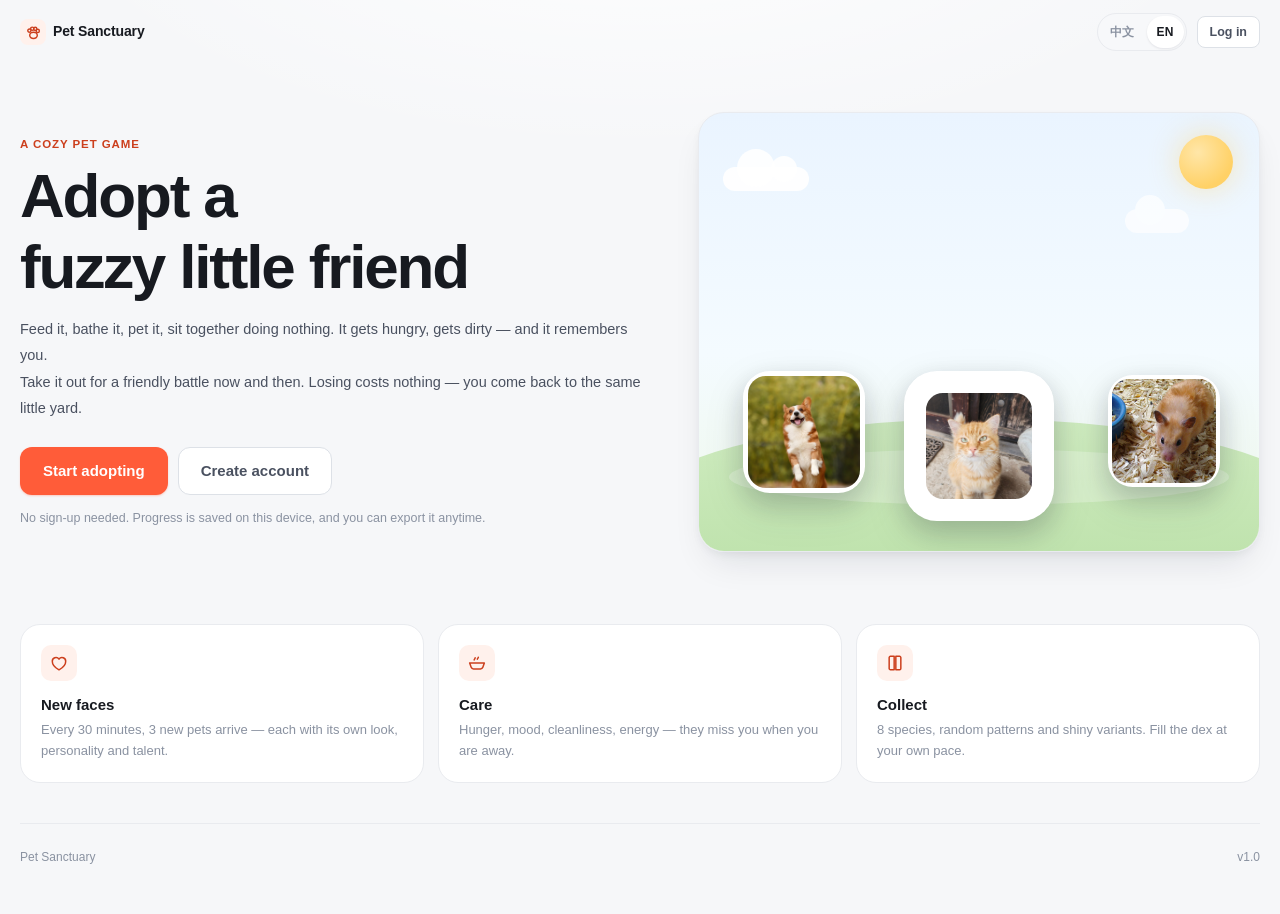
==== commit 5870a4b9: "deploy: 对局页横滑不退出 + 登录提示中文化 + 中英文切换" ====
--- a/index.html
+++ b/index.html
@@ -18,8 +18,8 @@
       rel="icon"
       href="data:image/svg+xml,%3Csvg xmlns='http://www.w3.org/2000/svg' viewBox='0 0 100 100'%3E%3Ctext y='.9em' font-size='90'%3E%F0%9F%90%BE%3C/text%3E%3C/svg%3E"
     />
-    <script type="module" crossorigin src="/assets/index-C2T-DecH.js"></script>
-    <link rel="stylesheet" crossorigin href="/assets/index-630O4in5.css">
+    <script type="module" crossorigin src="/assets/index-DY5WZVif.js"></script>
+    <link rel="stylesheet" crossorigin href="/assets/index--2E7y5sV.css">
   </head>
   <body>
     <div id="root"></div>
--- a/assets/index--2E7y5sV.css
+++ b/assets/index--2E7y5sV.css
@@ -0,0 +1 @@
+:root{--bg: #f6f7f9;--surface: #ffffff;--surface-2: #f7f8fa;--surface-3: #eef0f4;--ink: #171a20;--ink-2: #4a5160;--muted: #8a92a1;--line: #e9ebef;--line-strong: #dde1e7;--accent: #ff5c39;--accent-hover: #ec4c2a;--accent-soft: #fff1ec;--accent-ink: #cc3f1d;--gold: #f2a33c;--gold-soft: #fdf3e3;--violet: #7b61ff;--violet-soft: #f1eeff;--green: #17b26a;--green-soft: #e7f8ef;--blue: #3a8dde;--blue-soft: #eaf3fd;--pink: #e8618c;--pink-soft: #fdeef3;--r-xs: 8px;--r-sm: 10px;--r-md: 12px;--r-lg: 16px;--r-xl: 20px;--r-2xl: 26px;--r-pill: 999px;--radius: var(--r-xl);--radius-sm: var(--r-md);--shadow-sm: 0 1px 2px rgba(16, 24, 40, .04), 0 1px 3px rgba(16, 24, 40, .05);--shadow: 0 4px 10px -2px rgba(16, 24, 40, .06), 0 18px 36px -12px rgba(16, 24, 40, .12);--shadow-lg: 0 24px 64px -16px rgba(16, 24, 40, .22);--safe: env(safe-area-inset-bottom, 0px);--vvh: 100dvh;--kbd: 0px}.lang-picker{display:inline-flex;align-items:center;gap:2px;padding:2px;border:1px solid var(--line);border-radius:var(--r-pill);background:var(--surface-2);flex:none}.lang-opt{appearance:none;border:0;background:transparent;color:var(--muted);font:inherit;font-size:12px;font-weight:650;letter-spacing:.01em;padding:5px 10px;min-height:32px;border-radius:var(--r-pill);cursor:pointer;transition:background .16s ease,color .16s ease}.lang-opt.is-on{background:var(--surface);color:var(--ink);box-shadow:var(--shadow-sm)}.lang-opt:hover{color:var(--ink)}.landing-nav-actions{display:flex;align-items:center;gap:10px}.lang-card{padding:14px 16px}.lang-row{display:flex;align-items:center;justify-content:space-between;gap:12px}.lang-row b{display:block;font-size:15px}.lang-row p{margin:2px 0 0;font-size:12.5px;color:var(--muted)}html{touch-action:manipulation}body{overscroll-behavior-y:contain}button,.chip,.element,.rarity{user-select:none;-webkit-user-select:none}*{box-sizing:border-box;-webkit-tap-highlight-color:transparent}html,body{margin:0;padding:0}body{background:radial-gradient(900px 420px at 50% -140px,#ffffff 0%,transparent 70%),var(--bg);color:var(--ink);font-family:-apple-system,BlinkMacSystemFont,SF Pro Text,PingFang SC,Hiragino Sans GB,Microsoft YaHei,Segoe UI,sans-serif;font-size:14.5px;line-height:1.55;min-height:100dvh;-webkit-font-smoothing:antialiased}h1,h2,h3,h4,p{margin:0}button{font-family:inherit;font-size:inherit;color:inherit;border:none;background:none;cursor:pointer;padding:0}button:disabled{cursor:not-allowed}a{color:inherit;text-decoration:none}input{font-family:inherit}:focus-visible{outline:2px solid rgba(255,92,57,.55);outline-offset:2px}.shell{width:100%;max-width:1120px;margin:0 auto;padding:0 20px}.app{min-height:100dvh;padding-bottom:96px}.main{padding:26px 0 40px;animation:fadeUp .25s ease both}@keyframes fadeUp{0%{opacity:0;transform:translateY(6px)}}.topbar{position:sticky;top:0;z-index:40;background:#ffffffd1;backdrop-filter:saturate(180%) blur(16px);-webkit-backdrop-filter:saturate(180%) blur(16px);border-bottom:1px solid var(--line)}.topbar-inner{height:62px;display:flex;align-items:center;gap:18px}.brand{display:inline-flex;align-items:center;gap:7px;flex:0 0 auto}.brand-mark{display:grid;place-items:center;width:26px;height:26px;border-radius:var(--r-xs);background:var(--accent-soft);color:var(--accent-ink)}.brand-text{font-weight:700;font-size:14px;letter-spacing:-.01em;white-space:nowrap}.topnav{display:none;align-items:center;gap:2px;flex:1}.topnav-item{height:34px;padding:0 14px;border-radius:var(--r-xs);font-size:13.5px;font-weight:600;color:var(--muted);transition:color .15s,background .15s}.topnav-item:hover{color:var(--ink);background:var(--surface-2)}.topnav-item.is-active{color:var(--ink);background:var(--surface-3)}.top-actions{display:flex;align-items:center;gap:8px;margin-left:auto}.icon-btn{position:relative;width:34px;height:34px;border-radius:var(--r-sm);display:grid;place-items:center;color:var(--ink-2);border:1px solid var(--line);background:var(--surface);transition:background .15s,border-color .15s}.icon-btn:hover{background:var(--surface-2)}.badge{position:absolute;top:-4px;right:-4px;min-width:16px;height:16px;padding:0 4px;border-radius:var(--r-pill);background:var(--accent);color:#fff;font-size:9.5px;font-weight:700;display:grid;place-items:center;border:2px solid var(--surface)}.wallet{display:flex;gap:6px}.wallet-chip{display:inline-flex;align-items:center;gap:5px;height:30px;padding:0 10px;border-radius:var(--r-xs);background:var(--surface);border:1px solid var(--line);font-size:12.5px;font-variant-numeric:tabular-nums}.wallet-chip b{font-weight:650}.wallet-coin{color:var(--accent)}.wallet-star{color:var(--violet)}.tabbar{position:fixed;bottom:0;left:0;right:0;z-index:40;display:flex;justify-content:space-around;padding:6px 8px calc(6px + var(--safe));background:#ffffffeb;backdrop-filter:saturate(180%) blur(16px);-webkit-backdrop-filter:saturate(180%) blur(16px);border-top:1px solid var(--line)}.tabbar-item{flex:1;display:flex;flex-direction:column;align-items:center;gap:3px;padding:6px 0;border-radius:var(--r-md);color:var(--muted);font-size:10px;font-weight:600}.tabbar-item.is-active{color:var(--accent)}.card{background:var(--surface);border:1px solid var(--line);border-radius:var(--radius);box-shadow:var(--shadow-sm);padding:20px}.btn{display:inline-flex;align-items:center;justify-content:center;gap:6px;height:40px;padding:0 16px;border-radius:var(--r-sm);font-size:14px;font-weight:600;border:1px solid transparent;transition:background .15s,border-color .15s,transform .08s;white-space:nowrap}.btn:active:not(:disabled){transform:scale(.985)}.btn:disabled{opacity:.45}.btn-primary:disabled{background:var(--surface-3);color:var(--muted);opacity:1;box-shadow:none}.btn-primary{background:var(--accent);color:#fff;box-shadow:0 1px 2px #ff5c3947}.btn-primary:hover:not(:disabled){background:var(--accent-hover)}.btn-ghost{background:var(--surface);border-color:var(--line-strong);color:var(--ink-2)}.btn-ghost:hover:not(:disabled){background:var(--surface-2)}.btn-soft{background:var(--accent-soft);color:var(--accent-ink)}.btn-soft:hover:not(:disabled){background:#ffe6dd}.btn-sm{height:32px;padding:0 12px;font-size:12.5px;border-radius:var(--r-xs)}.btn-xs{height:26px;padding:0 10px;font-size:11.5px;border-radius:var(--r-xs)}.btn-lg{height:48px;padding:0 22px;font-size:15px;border-radius:var(--r-md)}.btn-block{width:100%}.link-btn{display:inline-flex;align-items:center;gap:4px;font-size:12.5px;font-weight:600;color:var(--accent-ink);padding:4px 0}.link-btn:hover{color:var(--accent)}.icon-btn svg,.link-btn svg{flex:0 0 auto}.chip{display:inline-flex;align-items:center;height:24px;padding:0 9px;border-radius:var(--r-xs);background:var(--surface-2);border:1px solid var(--line);font-size:11.5px;font-weight:600;color:var(--ink-2);white-space:nowrap}.chip-soft{background:var(--accent-soft);border-color:transparent;color:var(--accent-ink)}.chip-shiny{background:var(--gold-soft);border-color:#f7e3bd;color:#a5721a}.muted{color:var(--muted);font-size:13px}.center{text-align:center}.center-title{font-size:20px;text-align:center}.eyebrow{font-size:11.5px;font-weight:700;letter-spacing:.08em;text-transform:uppercase;color:var(--accent-ink);margin-bottom:6px}.page-head{display:flex;align-items:flex-start;justify-content:space-between;gap:16px;margin-bottom:22px}.page-head h1{font-size:28px;line-height:1.2;letter-spacing:-.025em;font-weight:700}.lede{font-size:13.5px;color:var(--muted);margin-top:6px;line-height:1.6}.section-title{display:flex;align-items:flex-start;justify-content:space-between;gap:12px;margin-bottom:14px}.section-title h3{font-size:15px;font-weight:650;letter-spacing:-.01em}.section-title p{font-size:12px;color:var(--muted);margin-top:2px}.empty{display:flex;flex-direction:column;align-items:center;gap:8px;padding:48px 16px;color:var(--muted);font-size:13px}.spinner{display:inline-block;width:18px;height:18px;border-radius:50%;border:2px solid var(--line-strong);border-top-color:var(--accent);animation:spin .7s linear infinite}.spinner-wrap{display:flex;align-items:center;justify-content:center;gap:10px;padding:48px;color:var(--muted);font-size:13px}@keyframes spin{to{transform:rotate(360deg)}}.splash{min-height:100dvh;display:flex;flex-direction:column;align-items:center;justify-content:center;gap:12px;color:var(--muted);font-size:13px}.splash-paw{font-size:40px;animation:bob 2s ease-in-out infinite}.centered-page{min-height:100dvh;display:grid;place-items:center;padding:20px}.reset-card{width:100%;max-width:400px;padding:28px 24px}.reset-card h1{font-size:22px;margin-bottom:6px}.reset-card .muted{display:block;margin-bottom:20px}.field{display:block;margin-bottom:14px}.field>span{display:block;font-size:12.5px;font-weight:600;color:var(--ink-2);margin-bottom:6px}.input{width:100%;height:42px;padding:0 13px;border-radius:var(--r-sm);border:1px solid var(--line-strong);background:var(--surface);font-size:14.5px;color:var(--ink);transition:border-color .15s,box-shadow .15s}.input::placeholder{color:#b3b9c4}.input:focus{outline:none;border-color:var(--accent);box-shadow:0 0 0 3px #ff5c391f}.form-error{font-size:12.5px;color:#d14343;margin-bottom:12px}.form-note{font-size:12px;color:var(--muted);text-align:center;margin-top:12px;line-height:1.6}.sheet-backdrop{position:fixed;inset:0;background:#11141a6b;backdrop-filter:blur(3px);-webkit-backdrop-filter:blur(3px);display:flex;align-items:flex-end;justify-content:center;z-index:60;animation:fadeIn .18s ease both}@keyframes fadeIn{0%{opacity:0}}.sheet{width:100%;max-width:560px;max-height:min(90dvh,calc(var(--vvh) - 20px));overflow-y:auto;overscroll-behavior-y:contain;background:var(--surface);border-radius:var(--r-2xl) var(--r-2xl) 0 0;padding:10px 20px calc(24px + var(--safe));box-shadow:var(--shadow-lg);animation:slideUp .26s cubic-bezier(.22,1,.36,1) both}.sheet.is-dragging{animation:none;transition:none}body.kbd-open .sheet-backdrop{height:var(--vvh)}body.kbd-open .tabbar{display:none}@keyframes slideUp{0%{transform:translateY(36px);opacity:.5}}.sheet-grip{width:38px;height:4px;border-radius:var(--r-pill);background:var(--line-strong);margin:2px auto 12px}.sheet-head{display:flex;align-items:flex-start;justify-content:space-between;gap:12px;margin-bottom:16px}.sheet-title{font-size:20px;font-weight:700;letter-spacing:-.02em}.sheet-sub{font-size:12.5px;color:var(--muted);margin-top:3px}.sheet-body{padding-bottom:4px}.toast-stack{position:fixed;bottom:calc(86px + var(--safe) + var(--kbd));left:50%;transform:translate(-50%);z-index:120;display:flex;flex-direction:column;gap:8px;width:max-content;max-width:min(92vw,420px);pointer-events:none}body[data-sheet=open] .toast-stack{bottom:auto;top:14px}.toast{display:flex;align-items:center;gap:8px;padding:10px 15px;border-radius:var(--r-sm);font-size:13px;font-weight:550;background:#181c24f0;color:#fff;box-shadow:var(--shadow);animation:toastIn .2s ease both}.toast-bad{background:#c43d3df5}.toast-dot{width:6px;height:6px;border-radius:50%;background:#ffc6a8;flex:0 0 auto}@keyframes toastIn{0%{opacity:0;transform:translateY(-8px)}}.statbar{display:flex;align-items:center;gap:8px;font-size:12px}.statbar-label{display:inline-flex;align-items:center;gap:4px;width:54px;flex:0 0 auto;color:var(--ink-2);font-weight:600}.statbar-label svg{color:var(--muted)}.statbar-track{flex:1;height:6px;border-radius:var(--r-pill);background:var(--surface-3);overflow:hidden}.statbar-fill{height:100%;border-radius:var(--r-pill);transition:width .35s cubic-bezier(.22,1,.36,1)}.tone-green{background:var(--green)}.tone-orange{background:var(--gold)}.tone-blue{background:var(--blue)}.tone-pink{background:var(--pink)}.statbar-num{width:24px;text-align:right;font-size:11.5px;color:var(--muted);font-variant-numeric:tabular-nums}.rarity{font-size:11px;letter-spacing:1px;line-height:1}.rarity-N{color:#a8afba}.rarity-R{color:#4a90e2}.rarity-SR{color:#9d6cf0}.rarity-SSR{color:#eda32c}.element{display:inline-flex;align-items:center;gap:4px;height:24px;padding:0 8px;border-radius:var(--r-xs);font-size:11.5px;font-weight:600}.element-compact{height:22px;padding:0 7px}.element-water{background:var(--blue-soft);color:#2f7cc4}.element-fire{background:#ffece6;color:#d9512f}.element-grass{background:var(--green-soft);color:#118a52}.element-light{background:var(--gold-soft);color:#b4740f}.element-dark{background:var(--violet-soft);color:#6a4fe0}.landing{max-width:1120px;margin:0 auto;padding:0 20px 48px}.landing-nav{height:64px;display:flex;align-items:center;justify-content:space-between}.hero{display:grid;gap:40px;align-items:center;padding:28px 0 56px}.hero-copy h1{font-size:40px;line-height:1.15;letter-spacing:-.035em;font-weight:700;margin-bottom:14px}.hero-lede{font-size:14.5px;line-height:1.8;color:var(--ink-2);margin-bottom:26px}.hero-actions{display:flex;gap:10px;flex-wrap:wrap}.hero-note{font-size:12.5px;color:var(--muted);margin-top:14px}.hero-visual{order:-1}.hero-scene{position:relative;height:330px;border-radius:var(--r-2xl);overflow:hidden;background:linear-gradient(180deg,#eaf4ff,#f4fbff 55%,#eef8e9);border:1px solid var(--line);box-shadow:var(--shadow)}.hero-pet{position:absolute;bottom:30px;filter:drop-shadow(0 14px 18px rgba(30,40,60,.12))}.hero-pet.a{left:0;right:0;display:flex;justify-content:center;z-index:3;animation:bob 3.4s ease-in-out infinite}.hero-pet.b{left:8%;bottom:52px;z-index:2;animation:bob 4.2s ease-in-out infinite .5s}.hero-pet.c{right:7%;bottom:58px;z-index:2;animation:bob 3.9s ease-in-out infinite 1s}.features{display:grid;gap:14px;grid-template-columns:1fr;padding-bottom:40px}.feature{padding:20px;border-radius:var(--radius);background:var(--surface);border:1px solid var(--line)}.feature-icon{display:inline-grid;place-items:center;width:36px;height:36px;border-radius:var(--r-sm);background:var(--accent-soft);color:var(--accent-ink);margin-bottom:12px}.feature h3{font-size:15px;font-weight:650;margin-bottom:4px}.feature p{font-size:13px;color:var(--muted);line-height:1.6}.landing-foot{display:flex;justify-content:space-between;padding-top:24px;border-top:1px solid var(--line);font-size:12px;color:var(--muted)}.scene-sun{position:absolute;top:22px;right:26px;width:54px;height:54px;border-radius:50%;background:radial-gradient(circle at 35% 32%,#ffe6a8,#ffd166 70%);box-shadow:0 0 30px #ffd16673}.scene-cloud{position:absolute;background:#ffffffeb;border-radius:var(--r-pill);height:24px}.scene-cloud:before,.scene-cloud:after{content:"";position:absolute;background:inherit;border-radius:50%}.scene-cloud.c1{width:86px;top:54px;left:24px;animation:drift 30s linear infinite}.scene-cloud.c1:before{width:38px;height:38px;left:14px;top:-18px}.scene-cloud.c1:after{width:26px;height:26px;left:48px;top:-11px}.scene-cloud.c2{width:64px;top:96px;right:70px;opacity:.75;animation:drift 40s linear infinite reverse}.scene-cloud.c2:before{width:30px;height:30px;left:10px;top:-14px}@keyframes drift{0%{transform:translate(0)}to{transform:translate(40px)}}.scene-hill{position:absolute;left:-12%;right:-12%;bottom:-58px;height:190px;border-radius:50% 50% 0 0;background:linear-gradient(180deg,#cfecc0,#b9dfa6)}.scene-hill:after{content:"";position:absolute;left:14%;right:14%;top:30px;height:56px;border-radius:50%;background:#ffffff40}@keyframes bob{0%,to{transform:translateY(0)}50%{transform:translateY(-5px)}}.home-grid{display:grid;gap:18px;grid-template-columns:1fr;margin-bottom:26px}.pet-hero{padding:0;overflow:hidden;display:grid;grid-template-columns:1fr}.scene{position:relative;min-height:300px;overflow:hidden;background:linear-gradient(180deg,#fdf7ee,#f8eddc 58%,#f3e3cc 58.2%,#e8d3b6);border-bottom:1px solid var(--line)}.scene-window{position:absolute;left:8%;top:8%;width:34%;height:30%;border-radius:var(--r-md);background:linear-gradient(180deg,#d9edff,#eef8ff 62%,#e7f4d9);border:5px solid #fff;box-shadow:0 10px 24px #785a3c1a,inset 0 0 0 1px #00000008}.scene-window:before,.scene-window:after{content:"";position:absolute;background:#fff}.scene-window:before{left:50%;top:0;bottom:0;width:4px;margin-left:-2px}.scene-window:after{top:50%;left:0;right:0;height:4px;margin-top:-2px}.scene-rug{position:absolute;left:50%;bottom:5%;transform:translate(-50%);width:58%;height:11%;border-radius:50%;background:radial-gradient(ellipse at center,#f8dfc8,#eac9ab 72%);box-shadow:inset 0 0 0 1px #78503214}.scene-prop{position:absolute;display:grid;place-items:center;width:34px;height:34px;border-radius:50%;color:#8a6a4a;background:#fffaf2;border:1px solid #ecdcc8;box-shadow:0 4px 10px #785a3c14}.prop-bowl{left:10%;bottom:16%}.prop-ball{right:11%;bottom:13%}.prop-plant{right:9%;top:13%;width:38px;height:38px;border-radius:var(--r-md);color:#4f8f63}.scene-pet{position:absolute;left:0;right:0;bottom:9%;display:flex;justify-content:center;animation:bob 3.6s ease-in-out infinite;filter:drop-shadow(0 16px 20px rgba(60,40,20,.18))}.scene-plate{position:absolute;left:50%;bottom:12px;transform:translate(-50%);display:inline-flex;align-items:center;gap:6px;padding:4px 11px;border-radius:var(--r-pill);background:#ffffffeb;border:1px solid var(--line);box-shadow:var(--shadow-sm);font-size:11.5px;white-space:nowrap}.scene-plate b{font-weight:650}.scene-plate span{color:var(--muted);font-size:10.5px}.scene-bubble{position:absolute;top:18px;left:50%;transform:translate(-50%);background:var(--surface);border:1px solid var(--line);border-radius:var(--r-md);padding:7px 13px;font-size:12px;font-weight:550;color:var(--ink-2);box-shadow:var(--shadow-sm);white-space:nowrap;z-index:3;animation:popIn .2s ease both}.scene-bubble.small{top:8px;font-size:11.5px}@keyframes popIn{0%{opacity:0;transform:translate(-50%) translateY(4px) scale(.96)}}.scene-pop{position:absolute;left:50%;top:42%;color:var(--accent);animation:floatUp .9s ease forwards;pointer-events:none}@keyframes floatUp{0%{opacity:0;transform:translate(-50%,6px) scale(.8)}30%{opacity:1;transform:translate(-50%,-4px) scale(1.05)}to{opacity:0;transform:translate(-50%,-34px) scale(.9)}}.hero-body{position:relative;z-index:1;background:var(--surface);padding:20px;display:flex;flex-direction:column;gap:16px}.hero-title{display:flex;align-items:flex-start;justify-content:space-between;gap:12px}.hero-title h2{font-size:21px;font-weight:700;letter-spacing:-.02em;display:flex;align-items:center;gap:4px}.name-edit{display:inline-grid;place-items:center;width:26px;height:26px;border-radius:var(--r-xs);color:var(--muted);border:1px solid transparent}.name-edit:hover{background:var(--surface-2);border-color:var(--line);color:var(--ink-2)}.rename-inline{display:flex;align-items:center;gap:6px;margin-bottom:4px}.rename-inline .input{width:160px;height:34px}.name-field{margin-top:2px}.hero-title p{font-size:12.5px;color:var(--muted);margin-top:3px;display:flex;align-items:center;gap:6px}.shiny-tag{font-style:normal;font-size:10.5px;font-weight:700;color:#a5721a;background:var(--gold-soft);padding:1px 7px;border-radius:var(--r-xs)}.needs{display:grid;grid-template-columns:1fr 1fr;gap:10px 16px}.care-row{display:grid;grid-template-columns:repeat(5,1fr);gap:8px}.hero-meta{display:grid;grid-template-columns:repeat(3,1fr);gap:6px;padding:10px 8px;border-radius:var(--r-md);background:var(--surface-2)}.hero-meta>div{text-align:center}.hero-meta b{display:block;font-size:16px;font-weight:650;font-variant-numeric:tabular-nums}.hero-meta span{font-size:10.5px;color:var(--muted)}.care-btn{display:flex;flex-direction:column;align-items:center;gap:5px;padding:9px 4px 8px;border-radius:var(--r-md);border:1px solid var(--line);background:var(--surface);transition:background .15s,border-color .15s,transform .08s}.care-btn:hover:not(:disabled){background:var(--surface-2);border-color:var(--line-strong)}.care-btn:active:not(:disabled){transform:scale(.97)}.care-btn:disabled{opacity:.5}.care-icon{display:grid;place-items:center;width:34px;height:34px;border-radius:50%;background:var(--accent-soft);color:var(--accent-ink)}.care-icon.is-empty{background:var(--surface-3);color:var(--muted)}.care-label{font-size:11.5px;font-weight:600}.care-count{font-size:10px;color:var(--muted)}.care-count.is-empty{color:#d14343}.home-side{display:flex;flex-direction:column;gap:18px}.task-list{display:flex;flex-direction:column;gap:14px}.task{display:grid;gap:5px;position:relative}.task.is-done{opacity:.55}.task-head{display:flex;justify-content:space-between;align-items:baseline;gap:8px}.task-head b{font-size:13.5px;font-weight:600}.task-head span{font-size:11.5px;color:var(--muted);font-variant-numeric:tabular-nums}.task p{font-size:11.5px;color:var(--muted)}.task-track{height:5px;border-radius:var(--r-pill);background:var(--surface-3);overflow:hidden}.task-track>div{height:100%;border-radius:var(--r-pill);background:var(--accent);transition:width .35s ease}.task .btn{justify-self:start;margin-top:2px}.supply-card{display:flex;align-items:center;justify-content:space-between;gap:12px}.supply-head{display:flex;align-items:center;gap:11px}.supply-icon{display:grid;place-items:center;width:38px;height:38px;border-radius:var(--r-sm);background:var(--gold-soft);color:#b4740f}.supply-head b{font-size:13.5px;font-weight:650}.supply-head p{font-size:11.5px;color:var(--muted);margin-top:1px}.collect-track{height:6px;border-radius:var(--r-pill);background:var(--surface-3);overflow:hidden;margin-bottom:10px}.collect-track>div{height:100%;border-radius:var(--r-pill);background:linear-gradient(90deg,#ffb199,var(--accent))}.pets-strip{margin-bottom:8px}.strip-head{display:flex;align-items:baseline;gap:8px;margin-bottom:10px}.strip-head h3{font-size:15px;font-weight:650}.strip-head span{font-size:12px;color:var(--muted)}.strip-scroll{display:flex;gap:10px;overflow-x:auto;padding:2px 2px 8px;scrollbar-width:thin}.pet-chip{flex:0 0 auto;width:108px;padding:8px 6px 9px;border-radius:var(--r-lg);background:var(--surface);border:1px solid var(--line);display:flex;flex-direction:column;align-items:center;gap:2px;transition:border-color .15s,box-shadow .15s}.pet-chip:hover{border-color:var(--line-strong)}.pet-chip.is-active{border-color:var(--accent);box-shadow:0 0 0 3px #ff5c391a}.pet-chip b{font-size:12px;font-weight:600;max-width:100%;overflow:hidden;text-overflow:ellipsis;white-space:nowrap}.pet-chip span{font-size:10px;color:var(--muted)}.pet-chip-add{justify-content:center;border-style:dashed;gap:4px;color:var(--muted)}.chip-plus{display:grid;place-items:center;width:44px;height:44px;border-radius:50%;background:var(--surface-2);color:var(--muted)}.mood-note{display:flex;align-items:center;gap:6px;font-size:12px;color:var(--muted);margin-top:4px}.sheet-pet{display:flex;flex-direction:column;gap:16px}.sheet-scene{position:relative;display:grid;place-items:center;min-height:190px;border-radius:var(--r-lg);background:linear-gradient(180deg,#f3f9ff,#fbfdf7);border:1px solid var(--line)}.sheet-tags{display:flex;align-items:center;justify-content:center;gap:8px;flex-wrap:wrap}.info-grid{display:grid;grid-template-columns:repeat(4,1fr);gap:6px;padding:14px 8px;border-radius:var(--r-md);background:var(--surface-2)}.info-grid>div{text-align:center}.info-grid b{display:block;font-size:15px;font-weight:650;font-variant-numeric:tabular-nums}.info-grid span{font-size:10.5px;color:var(--muted)}.talent{display:flex;gap:10px;align-items:flex-start;padding:12px 14px;border-radius:var(--r-md);background:var(--gold-soft);color:#8a5f14}.talent b{font-size:12.5px}.talent p{font-size:11.5px;opacity:.85;margin-top:1px}.rename-row{display:flex;gap:8px}.rename-row .input{flex:1}.sheet-actions{display:flex;gap:8px}.sheet-actions .btn{flex:1}.tagline{font-size:12px;color:var(--muted);text-align:center;line-height:1.6}.toolbar{display:flex;align-items:center;justify-content:space-between;gap:12px;padding:12px 16px;border-radius:var(--r-md);background:var(--surface);border:1px solid var(--line);margin-bottom:18px}.toolbar-text{display:inline-flex;align-items:center;gap:6px;font-size:12.5px;color:var(--ink-2);font-variant-numeric:tabular-nums}.offer-grid{display:grid;gap:14px;grid-template-columns:1fr}.offer{padding:0;overflow:hidden;display:grid;grid-template-columns:132px 1fr;gap:0;text-align:left;transition:box-shadow .18s,transform .1s}.offer:hover{box-shadow:var(--shadow);transform:translateY(-1px)}.offer-art{position:relative;display:grid;place-items:center;padding:10px 0;background:var(--surface-2);border-right:1px solid var(--line)}.offer-art.tone-N{background:linear-gradient(180deg,#f6f7f9,#eef0f4)}.offer-art.tone-R{background:linear-gradient(180deg,#f2f8ff,#e6f0fb)}.offer-art.tone-SR{background:linear-gradient(180deg,#f7f2ff,#efe6fb)}.offer-art.tone-SSR{background:linear-gradient(180deg,#fff8e8,#fdecc8)}.shiny-badge{position:absolute;top:8px;left:8px;padding:2px 7px;border-radius:var(--r-xs);background:#ffffffeb;color:#a5721a;font-size:10px;font-weight:700;box-shadow:var(--shadow-sm)}.offer-body{padding:14px 16px;display:flex;flex-direction:column;gap:7px;min-width:0}.offer-title{display:flex;align-items:baseline;gap:8px}.offer-title h3{font-size:16px;font-weight:700}.offer-desc{font-size:12px;color:var(--muted);line-height:1.55;display:-webkit-box;-webkit-line-clamp:2;-webkit-box-orient:vertical;overflow:hidden}.offer-meta{display:flex;align-items:center;gap:6px}.offer-foot{margin-top:auto;display:flex;align-items:center;justify-content:space-between}.price{display:inline-flex;align-items:center;gap:4px;font-size:13.5px;font-weight:650;color:var(--accent-ink);font-variant-numeric:tabular-nums}.price.is-poor{color:var(--muted)}.link-text{display:inline-flex;align-items:center;gap:3px;font-size:12px;font-weight:600;color:var(--ink-2)}.note-card{margin-top:20px;padding:16px 18px;border-radius:var(--r-md);background:var(--surface-2);border:1px solid var(--line)}.note-card b{font-size:13px}.note-card ul{margin:8px 0 0;padding-left:18px;font-size:12.5px;color:var(--ink-2);line-height:1.9}.note-card p{font-size:12.5px;color:var(--ink-2);line-height:1.8;margin-top:6px}.preview{display:flex;flex-direction:column;gap:12px}.preview-art{display:grid;place-items:center;padding:10px;border-radius:var(--r-lg);background:linear-gradient(180deg,#f3f9ff,#fbfdf7);border:1px solid var(--line)}.preview-meta{display:flex;align-items:center;justify-content:center;gap:8px;flex-wrap:wrap}.preview-desc{font-size:12.5px;color:var(--ink-2);text-align:center;line-height:1.6}.preview-talent{font-size:12px;color:#8a5f14;background:var(--gold-soft);border-radius:var(--r-sm);padding:9px 12px;text-align:center}.dex-progress{margin-bottom:18px}.dex-progress-top{display:flex;align-items:baseline;justify-content:space-between;gap:12px;margin-bottom:12px}.dex-progress-top b{font-size:24px;font-weight:700;letter-spacing:-.02em;font-variant-numeric:tabular-nums}.dex-progress-top span{font-size:12.5px;color:var(--muted)}.dex-progress-side{display:inline-flex;align-items:center;gap:5px;font-size:12px;color:var(--ink-2);background:var(--surface-2);border-radius:var(--r-xs);padding:5px 9px}.dex-grid{display:grid;gap:12px;grid-template-columns:repeat(2,1fr)}.dex-card{position:relative;background:var(--surface);border:1px solid var(--line);border-radius:var(--r-lg);padding:10px;display:flex;flex-direction:column;gap:6px;text-align:left;transition:box-shadow .18s,transform .1s}.dex-card:hover{box-shadow:var(--shadow);transform:translateY(-1px)}.dex-art{position:relative;display:grid;place-items:center;min-height:118px;border-radius:var(--r-md);background:linear-gradient(180deg,#f7f9fc,#f2f5f9)}.dex-card.is-locked .dex-art .pet-art>svg,.dex-card.is-locked .dex-art .pet-art>img{filter:grayscale(1) opacity(.3) brightness(1.05)}.dex-lock{position:absolute;font-size:22px;font-weight:700;color:var(--muted);opacity:.7}.dex-info{display:flex;align-items:baseline;justify-content:space-between;gap:6px}.dex-card .element{align-self:flex-start}.dex-info b{font-size:13px;font-weight:600}.dex-info span{font-size:10.5px;color:var(--muted)}.owned-list{display:flex;flex-direction:column;gap:8px}.owned-row{display:flex;align-items:center;gap:10px;padding:8px 10px;border-radius:var(--r-md);background:var(--surface-2)}.owned-row div{flex:1}.owned-row b{display:block;font-size:13px;font-weight:600}.owned-row span{font-size:11px;color:var(--muted)}.gacha{position:relative;display:grid;gap:8px;border-radius:var(--r-xl);padding:26px;background:linear-gradient(120deg,#fff5f0,#fdf6ff 55%,#f2f6ff);border:1px solid #f2e6e0;margin-bottom:26px;overflow:hidden}.gacha-copy h2{font-size:24px;font-weight:700;letter-spacing:-.025em;margin-bottom:8px}.gacha-copy>p{font-size:13px;color:var(--ink-2);max-width:340px;line-height:1.65}.gacha-odds{display:flex;gap:6px;flex-wrap:wrap;margin:14px 0 18px}.gacha-odds span{font-size:11px;font-weight:600;color:var(--ink-2);background:#ffffffb3;border:1px solid rgba(255,255,255,.9);border-radius:var(--r-xs);padding:3px 8px}.gacha-art{display:flex;align-items:flex-end;justify-content:center;gap:2px}.item-grid{display:grid;gap:12px;grid-template-columns:1fr;margin-bottom:22px}.item{display:flex;align-items:center;gap:12px;padding:14px 16px}.item-icon{display:grid;place-items:center;width:40px;height:40px;border-radius:var(--r-sm);background:var(--surface-2);color:var(--ink-2);flex:0 0 auto}.item-info{flex:1;min-width:0}.item-info b{font-size:13.5px;font-weight:600}.item-info p{font-size:11.5px;color:var(--muted);margin:1px 0 2px}.item-info span{font-size:10.5px;color:var(--muted)}.mail-list{display:flex;flex-direction:column;gap:8px;max-width:780px}.mail-row{display:flex;gap:12px;padding:14px 16px;border-radius:var(--r-lg);background:var(--surface);border:1px solid var(--line);text-align:left;transition:border-color .15s,box-shadow .15s}.mail-row:hover{border-color:var(--line-strong);box-shadow:var(--shadow-sm)}.mail-row.is-unread{border-color:#ffd9cc;background:#fffaf7}.mail-icon{display:grid;place-items:center;width:36px;height:36px;border-radius:var(--r-sm);background:var(--surface-2);color:var(--ink-2);flex:0 0 auto}.mail-main{flex:1;min-width:0}.mail-title{display:flex;justify-content:space-between;gap:10px;align-items:baseline}.mail-title b{font-size:13.5px;font-weight:600}.mail-title span{font-size:10.5px;color:var(--muted);white-space:nowrap}.mail-main>p{font-size:12px;color:var(--muted);margin:3px 0 7px;overflow:hidden;text-overflow:ellipsis;white-space:nowrap}.mail-meta{display:flex;align-items:center;gap:6px;flex-wrap:wrap}.dot{width:6px;height:6px;border-radius:50%;background:var(--accent);margin-left:auto}.mail-body{font-size:14px;line-height:1.9;color:var(--ink-2);white-space:pre-wrap;padding:2px 0 14px}.attach-box{padding:13px;border-radius:var(--r-md);background:var(--surface-2);margin-bottom:14px}.attach-box>b{font-size:11.5px;color:var(--muted)}.attach-list{display:flex;flex-wrap:wrap;gap:6px;margin-top:8px}.attach-item{display:inline-flex;align-items:center;gap:5px;background:var(--surface);border:1px solid var(--line);border-radius:var(--r-xs);padding:5px 9px;font-size:11.5px}.attach-item b{color:var(--accent-ink)}.mail-expire{font-size:11px;color:var(--muted);text-align:center;margin-top:10px}.profile{display:flex;align-items:center;gap:16px;margin-bottom:18px}.profile-avatar{width:92px;height:92px;border-radius:var(--r-xl);background:linear-gradient(180deg,#f3f9ff,#fbfdf7);border:1px solid var(--line);display:grid;place-items:center;flex:0 0 auto;color:var(--muted)}.profile-main{min-width:0}.profile-main h1{font-size:24px;font-weight:700;letter-spacing:-.025em}.profile-main>p{font-size:12px;color:var(--muted);margin-top:2px;word-break:break-all}.profile-chips{display:flex;flex-wrap:wrap;gap:6px;margin-top:8px}.profile-chips span{font-size:11px;font-weight:600;color:var(--ink-2);background:var(--surface-2);border:1px solid var(--line);border-radius:var(--r-xs);padding:2px 8px}.bind,.account{margin-bottom:18px}.bind-head{display:flex;gap:12px;margin-bottom:16px}.bind-icon{display:grid;place-items:center;width:36px;height:36px;border-radius:var(--r-sm);background:var(--accent-soft);color:var(--accent-ink);flex:0 0 auto}.bind-head b{font-size:14px;font-weight:650}.bind-head p{font-size:12.5px;color:var(--muted);margin-top:3px;line-height:1.6}.account-row{display:flex;justify-content:space-between;gap:14px;padding:9px 0;border-bottom:1px solid var(--line);font-size:13px}.account-row:last-of-type{border-bottom:none}.account-row span{color:var(--muted)}.account-row b{font-weight:600;word-break:break-all;text-align:right}.hint{font-size:11.5px;color:var(--muted);margin-top:10px;line-height:1.6}.account-actions{display:flex;align-items:center;justify-content:space-between;gap:10px;flex-wrap:wrap;margin-top:12px;padding-top:12px;border-top:1px solid var(--line)}.mail-status{font-size:11.5px;color:var(--muted)}.board{display:flex;flex-direction:column}.board-row{display:flex;align-items:center;gap:10px;padding:9px 0;border-bottom:1px solid var(--line);font-size:13px}.board-row:last-child{border-bottom:none}.board-rank{width:20px;height:20px;border-radius:var(--r-xs);display:grid;place-items:center;font-size:11px;font-weight:650;background:var(--surface-2);color:var(--muted);flex:0 0 auto}.board-rank.is-first{background:var(--gold-soft);color:#b4740f}.board-row b{flex:1;min-width:0;overflow:hidden;text-overflow:ellipsis;white-space:nowrap;font-weight:600}.board-row span{font-size:11px;color:var(--muted)}.board-row em{font-style:normal;font-weight:650;color:var(--accent-ink);font-size:12.5px;font-variant-numeric:tabular-nums}.list{padding:6px;margin-bottom:18px}.list-row{display:flex;align-items:center;gap:12px;padding:11px 12px;border-radius:var(--r-sm);width:100%;text-align:left}.list-row:hover{background:var(--surface-2)}.list-icon{display:grid;place-items:center;width:34px;height:34px;border-radius:var(--r-xs);background:var(--surface-2);color:var(--ink-2);flex:0 0 auto}.list-row div{flex:1;min-width:0}.list-row b{display:block;font-size:13.5px;font-weight:600}.list-row p{font-size:11.5px;color:var(--muted)}.list-row>svg{color:var(--muted);flex:0 0 auto}.about{margin-bottom:20px}.credits{margin-bottom:20px;padding:16px 20px}.credits summary{font-size:13px;font-weight:600;color:var(--ink-2);cursor:pointer}.credits p{font-size:12px;color:var(--muted);margin:10px 0 6px}.credits ul{margin:0;padding-left:18px;font-size:11.5px;color:var(--muted);line-height:1.8}.credits a{color:var(--accent-ink);text-decoration:underline}.about b{font-size:13.5px;font-weight:650}.about p{font-size:12.5px;color:var(--ink-2);line-height:1.75;margin-top:6px}.logout{color:#c43d3d;margin-bottom:12px}.version{text-align:center;font-size:11px;color:var(--muted)}.auth-form{display:flex;flex-direction:column}.seg{display:flex;gap:3px;padding:3px;background:var(--surface-2);border-radius:var(--r-sm);margin-bottom:14px}.seg button{flex:1;height:32px;border-radius:var(--r-xs);font-size:12.5px;font-weight:600;color:var(--muted)}.seg button.active{background:var(--surface);color:var(--ink);box-shadow:var(--shadow-sm)}.code-btn{flex:0 0 auto;min-width:100px}.row-inline{display:flex;gap:8px}.row-inline .input{flex:1}.auth-links{display:flex;justify-content:center;gap:18px;margin-top:14px;flex-wrap:wrap}.auth-links button{font-size:12.5px;font-weight:600;color:var(--accent-ink)}.dev-mail-hint{display:flex;align-items:center;gap:6px;font-size:12px;color:#8a5f14;background:var(--gold-soft);border-radius:var(--r-xs);padding:9px 11px;margin-bottom:14px;line-height:1.5}.dev-code-note{font-size:12px;font-weight:600;color:#118a52;background:var(--green-soft);border-radius:var(--r-xs);padding:8px 11px;margin-bottom:12px}.pet-art{position:relative;display:inline-block;flex:0 0 auto;line-height:0}.pet-art:before{content:"";position:absolute;left:20%;right:20%;bottom:0;height:6%;border-radius:50%;background:radial-gradient(ellipse at center,rgba(40,30,20,.16),transparent 70%);z-index:0}.pet-art>svg,.pet-art>img{position:relative;z-index:1;width:100%;height:100%;display:block;-webkit-user-select:none;user-select:none;-webkit-user-drag:none;transform-origin:50% 88%;transition:filter .25s ease;filter:var(--pet-filter, none)}.pet-art.is-pixel>svg{image-rendering:pixelated}.pet-art.is-photo{padding:4%;background:#fff;border-radius:22%;box-shadow:0 10px 26px #19192829;overflow:hidden}.pet-art.is-photo:before{display:none}.pet-art.is-photo>img{border-radius:16%;object-fit:cover;object-position:center 35%}.pet-art.is-anim{animation:bob 3.8s ease-in-out infinite;will-change:transform}.pet-shine{position:absolute;inset:0;z-index:2;pointer-events:none;background:radial-gradient(circle at 22% 18%,rgba(255,244,190,.95) 0 2px,transparent 3px),radial-gradient(circle at 78% 26%,rgba(255,244,190,.9) 0 1.5px,transparent 2.5px),radial-gradient(circle at 30% 78%,rgba(255,244,190,.8) 0 1.5px,transparent 2.5px),radial-gradient(circle at 70% 72%,rgba(255,244,190,.85) 0 2px,transparent 3px);animation:twinkle 2s ease-in-out infinite alternate}@keyframes twinkle{0%{opacity:.35}to{opacity:1}}.pop-feed,.pop-snack{animation:nom .6s ease}@keyframes nom{0%,to{transform:scale(1)}40%{transform:scale(1.08,.94)}}.pop-play{animation:hop .7s ease}@keyframes hop{0%,to{transform:translateY(0)}40%{transform:translateY(-10px)}}.pop-wash{animation:shake .7s ease}@keyframes shake{0%,to{transform:translate(0)}25%{transform:translate(-3px)}75%{transform:translate(3px)}}.pop-pet{animation:lean .7s ease}@keyframes lean{0%,to{transform:translateY(0) rotate(0)}40%{transform:translateY(-3px) rotate(-2deg)}}@media(max-width:720px){.input,select.input,textarea,.otp-input{font-size:16px}.icon-btn{width:44px;height:44px}.btn-sm{height:44px;padding:0 15px}.btn-xs{position:relative;height:36px;padding:0 12px;font-size:12px}.btn-xs:after{content:"";position:absolute;inset:-4px 0}.chip-plus,.gift-tab,.gift-kind,.link-btn{min-height:44px}.sheet-grip{position:relative;width:44px;height:5px}.sheet-grip:before{content:"";position:absolute;inset:-16px -20px -10px}.tabbar{padding-left:6px;padding-right:6px}.tabbar-item{gap:3px;min-width:0;min-height:48px;padding:6px 0;font-size:11px;transition:transform .08s}.tabbar-item:active{transform:scale(.88)}}@media(hover:none){.btn:active:not(:disabled){transform:scale(.96)}.care-btn:active:not(:disabled){transform:scale(.94)}.chip-plus:active,.gift-tab:active,.gift-kind:active,.link-btn:active{transform:scale(.95)}.icon-btn:active{background:var(--surface-3)}}@media(orientation:landscape){.shell{padding-left:max(18px,env(safe-area-inset-left));padding-right:max(18px,env(safe-area-inset-right))}}@media(min-width:720px){.shell{padding:0 32px}.app{padding-bottom:0}.tabbar{display:none}.topnav{display:flex}.main{padding:34px 0 60px}.page-head h1{font-size:32px}.home-grid{grid-template-columns:minmax(0,1.45fr) minmax(300px,.85fr);gap:20px}.pet-hero{grid-template-columns:1.02fr 1fr}.scene{min-height:100%;border-bottom:none;border-right:1px solid var(--line)}.hero-body{padding:24px;justify-content:center}.scene-pet .pet-art{width:210px!important;height:210px!important}.hero-copy h1{font-size:52px}.hero{grid-template-columns:1.05fr .95fr;gap:56px;padding:48px 0 72px}.hero-visual{order:0}.hero-scene{height:400px}.features{grid-template-columns:repeat(3,1fr)}.offer-grid{grid-template-columns:repeat(2,1fr)}.dex-grid{grid-template-columns:repeat(4,1fr)}.item-grid{grid-template-columns:repeat(2,1fr)}.gacha{grid-template-columns:1.4fr .6fr;padding:34px 38px;align-items:center}.sheet-backdrop{align-items:center;padding:24px}.sheet{border-radius:var(--r-xl);padding:14px 24px 26px;max-height:86dvh}.toast-stack{bottom:28px}.needs{grid-template-columns:1fr 1fr}}@media(min-width:1024px){.dex-grid{grid-template-columns:repeat(5,1fr)}.hero-copy h1{font-size:58px}}@media(min-width:1200px){.shell{max-width:1560px;padding:0 36px}.main{padding:30px 0 48px}.home-grid{grid-template-columns:minmax(0,1.8fr) minmax(380px,.82fr);gap:24px}.scene{min-height:clamp(360px,calc(100dvh - 380px),540px)}.scene-pet .pet-art{width:240px!important;height:240px!important}.offer-grid,.item-grid{grid-template-columns:repeat(3,1fr)}.dex-grid{grid-template-columns:repeat(auto-fill,minmax(190px,1fr))}.landing{max-width:1400px}.hero-copy h1{font-size:62px}.hero-scene{height:440px}}@media(min-width:1600px){.shell{max-width:1800px;padding:0 44px}.home-grid{grid-template-columns:minmax(0,1.95fr) minmax(400px,.8fr)}.scene{min-height:clamp(400px,calc(100dvh - 400px),580px)}.scene-pet .pet-art{width:270px!important;height:270px!important}.landing{max-width:1520px}.hero{gap:72px;padding:56px 0 80px}.hero-copy h1{font-size:68px}}@media(max-width:380px){.brand-text{display:none}.hero-copy h1{font-size:34px}.care-row{gap:5px}.care-label{font-size:10.5px}.wallet-chip{padding:0 7px}}@media(prefers-reduced-motion:reduce){*,*:before,*:after{animation-duration:.001ms!important;animation-iteration-count:1!important;transition-duration:.001ms!important}}@media(orientation:landscape)and (max-height:560px){.tabbar{display:none!important}.topnav{display:flex!important}.app{padding-bottom:0}.shell{padding:0 18px}.topbar-inner{height:46px;gap:10px}.brand-text{display:none}.topnav-item{height:28px;padding:0 9px;font-size:12px}.wallet-chip{height:26px;font-size:11.5px;padding:0 7px}.icon-btn{width:30px;height:30px}.main{padding:10px 0 22px}.page-head{margin-bottom:10px}.page-head h1{font-size:21px}.eyebrow{margin-bottom:2px}.lede{display:none}.home-grid{grid-template-columns:minmax(0,1.55fr) minmax(240px,.85fr);gap:12px;margin-bottom:14px;align-items:start}.pet-hero{grid-template-columns:.85fr 1fr;align-items:start}.scene{height:205px;min-height:0;border-bottom:none;border-right:1px solid var(--line)}.toast-stack{bottom:12px}.scene-pet .pet-art{width:150px!important;height:150px!important}.scene-plate{bottom:6px;padding:3px 9px}.hero-body{padding:12px 14px;gap:9px}.hero-title h2{font-size:17px}.needs{gap:5px 12px}.care-btn{padding:5px 2px 4px;gap:3px}.care-icon{width:26px;height:26px}.care-label{font-size:10.5px}.care-count{font-size:9px}.home-side{gap:10px}.card{padding:12px 14px;border-radius:var(--r-lg)}.section-title{margin-bottom:8px}.task-list{gap:8px}.pets-strip{margin-top:4px}.pet-chip{width:86px;padding:5px}.pet-chip .pet-art{width:52px!important;height:52px!important}.strip-head{margin-bottom:6px}.offer-grid{grid-template-columns:repeat(2,1fr);gap:10px}.offer{grid-template-columns:96px 1fr}.offer-art{padding:6px 0}.offer-art .pet-art{width:84px!important;height:84px!important}.offer-body{padding:9px 11px;gap:4px}.offer-desc{-webkit-line-clamp:1}.toolbar{margin-bottom:10px;padding:8px 12px}.dex-grid{grid-template-columns:repeat(5,1fr);gap:8px}.dex-art{min-height:84px}.item-grid{grid-template-columns:repeat(2,1fr);gap:8px}.gacha{padding:18px 22px;margin-bottom:14px}.gacha-copy h2{font-size:19px}.gacha-odds{margin:8px 0 10px}.profile-avatar{width:64px;height:64px}.profile-avatar .pet-art{width:56px!important;height:56px!important}.landing{padding-bottom:24px}.landing-nav{height:48px}.hero{grid-template-columns:1.1fr .9fr;gap:28px;padding:6px 0 24px}.hero-copy h1{font-size:34px;margin-bottom:8px}.hero-lede{font-size:12.5px;line-height:1.7;margin-bottom:14px}.hero-actions .btn{height:40px;font-size:13.5px}.hero-note{margin-top:8px;font-size:11.5px}.hero-scene{height:200px}.hero-pet.a .pet-art{width:128px!important;height:128px!important}.hero-pet.b .pet-art{width:96px!important;height:96px!important}.hero-pet.c .pet-art{width:88px!important;height:88px!important}.features{grid-template-columns:repeat(3,1fr);gap:10px;padding-bottom:20px}.feature{padding:12px 14px}.feature-icon{width:28px;height:28px;margin-bottom:8px}.sheet{max-height:96dvh;padding:8px 18px 16px}.sheet-pet{gap:10px}.sheet-scene{min-height:120px}.sheet-scene .pet-art{width:128px!important;height:128px!important}.info-grid{padding:8px 6px}.care-row{gap:5px}.mail-list{max-width:none}}@media(orientation:landscape)and (max-height:560px)and (max-width:760px){.home-grid{grid-template-columns:1fr}.home-side{display:grid;grid-template-columns:repeat(3,1fr);gap:10px;align-items:start}.home-side .card{height:100%}.pets-strip{display:none}}@media(orientation:landscape)and (max-height:430px){.scene{min-height:168px}.scene-pet .pet-art{width:126px!important;height:126px!important}.hero-title p,.section-title p,.pets-strip{display:none}}.gallery{max-width:1100px;margin:0 auto;padding:32px 24px 80px}.gallery h1{font-size:26px;margin-bottom:6px}.gallery-row{display:flex;gap:20px;align-items:center;padding:14px 0;border-bottom:1px solid var(--line)}.gallery-label{width:110px;flex:0 0 auto}.gallery-label b{display:block;font-size:14px}.gallery-label span{font-size:11px;color:var(--muted)}.gallery-items{display:flex;gap:10px;flex-wrap:wrap}.gallery-item{background:#f2f6fb;border-radius:var(--r-lg);padding:4px;display:grid;place-items:center}.gallery-item.dark{background:#232833}@media(max-width:720px){.gallery-row{flex-direction:column;align-items:flex-start;gap:8px}}.bt{display:flex;flex-direction:column;gap:12px;width:100%;max-width:940px;margin:0 auto;min-height:calc(100vh - 210px);justify-content:center;padding:8px 0 24px}.bt-loading{padding:40px 0;text-align:center;color:var(--muted);font-size:13px}.bt-stage{position:relative;height:302px;border-radius:var(--r-2xl);overflow:hidden;background:linear-gradient(180deg,#d9edfb,#e8f4f1 58%,#e6f2d9 58.2%,#dcf0c9);border:1px solid rgba(23,26,32,.06);isolation:isolate}.bt-sun{position:absolute;top:26px;right:34px;width:56px;height:56px;border-radius:50%;background:#ffe0a8;box-shadow:0 0 0 14px #ffe0a847,0 0 44px 8px #ffd28c80}.bt-cloud{position:absolute;height:20px;border-radius:var(--r-pill);background:#fff;opacity:.82}.bt-cloud.is-a{width:76px;top:44px;left:18%}.bt-cloud.is-b{width:54px;top:78px;left:58%;opacity:.66}.bt-hill{position:absolute;border-radius:50% 50% 0 0/100% 100% 0 0}.bt-hill.is-back{width:82%;height:132px;left:-16%;bottom:-44px;background:#e9f5d9}.bt-hill.is-front{width:64%;height:112px;right:-14%;bottom:-34px;background:#d8ecc2}.bt-stage:after{content:"";position:absolute;left:0;right:0;top:58%;height:1px;background:#7a985c2e}.bt-top{position:absolute;top:14px;left:14px;right:14px;display:flex;align-items:center;justify-content:space-between;z-index:4}.bt-chip{font-size:11.5px;font-weight:600;letter-spacing:.02em;color:#2f4f57;background:#ffffffc7;-webkit-backdrop-filter:blur(6px);backdrop-filter:blur(6px);border-radius:var(--r-pill);padding:4px 11px}.bt-quit{font-size:11.5px;font-weight:600;color:#4a5160;background:#ffffffc7;-webkit-backdrop-filter:blur(6px);backdrop-filter:blur(6px);border-radius:var(--r-pill);padding:4px 11px}.bt-quit:hover{background:#fff;color:var(--ink)}.bt-fighter{position:absolute;bottom:18px;display:flex;flex-direction:column;align-items:center;gap:5px;width:150px;z-index:3}.bt-fighter.is-you{left:11%}.bt-fighter.is-foe{right:11%}.bt-hp-pill{display:flex;align-items:center;gap:8px;padding:3px 10px;border-radius:var(--r-pill);background:#ffffffe6;-webkit-backdrop-filter:blur(6px);backdrop-filter:blur(6px);font-size:11.5px;font-weight:600;color:#333a45;box-shadow:0 2px 6px #171a2014;white-space:nowrap}.bt-hp-pill b{font-variant-numeric:tabular-nums;color:var(--ink)}.bt-hp{display:block;width:108px;height:6px;border-radius:var(--r-pill);background:#ffffffb8;overflow:hidden;box-shadow:inset 0 0 0 1px #171a200d}.bt-hp i{display:block;height:100%;border-radius:var(--r-pill);background:linear-gradient(90deg,#4cc184,#17a45f);transition:width .32s cubic-bezier(.22,1,.36,1)}.bt-hp.is-foe i{background:linear-gradient(90deg,#f6bc5c,#e0952a)}.bt-art{position:relative;z-index:1;width:124px;height:124px;border-radius:50%;overflow:hidden;border:4px solid rgba(255,255,255,.95);box-shadow:0 14px 26px -10px #171a206b;animation:bt-bob 3.4s ease-in-out infinite}.bt-fighter:after{content:"";position:absolute;bottom:-2px;width:96px;height:15px;border-radius:50%;background:#4a68342e;filter:blur(3px);z-index:0}.bt-fighter.is-foe .bt-art{width:112px;height:112px;animation-delay:1.5s}.bt-fighter.is-hit .bt-art{animation:bt-hit .32s ease-in-out}@keyframes bt-bob{0%,to{transform:translateY(0)}50%{transform:translateY(-7px)}}@keyframes bt-hit{0%,to{transform:translate(0);filter:none}30%{transform:translate(-5px);filter:brightness(1.12) saturate(.8)}60%{transform:translate(4px)}}.bt-fx{position:absolute;bottom:168px;font-size:24px;font-weight:800;letter-spacing:-.02em;z-index:5;pointer-events:none;animation:bt-float .9s cubic-bezier(.22,1,.36,1) forwards;text-shadow:0 2px 0 rgba(255,255,255,.85)}.bt-fx.is-you{left:15%}.bt-fx.is-foe{right:15%}.bt-fx.tone-bad{color:#e0452b}.bt-fx.tone-good{color:#12a264}@keyframes bt-float{0%{opacity:0;transform:translateY(8px) scale(.86)}25%{opacity:1;transform:translateY(0) scale(1.06)}to{opacity:0;transform:translateY(-34px) scale(1)}}.bt-stamp{position:absolute;top:50%;left:50%;width:104px;height:104px;margin:-52px 0 0 -52px;border-radius:var(--r-lg);border:3px solid currentColor;display:grid;place-items:center;font-size:44px;font-weight:800;color:#d85a30d9;transform:rotate(-11deg);z-index:6;animation:bt-stamp .4s cubic-bezier(.34,1.56,.64,1)}@keyframes bt-stamp{0%{opacity:0;transform:rotate(-11deg) scale(1.8)}to{opacity:1;transform:rotate(-11deg) scale(1)}}.bt-log{min-height:52px;padding:9px 16px;border-radius:var(--r-lg);background:var(--surface-2);border:1px solid var(--line);display:flex;flex-direction:column;gap:2px;justify-content:center;max-width:720px;margin:0 auto;width:100%}.bt-log p{font-size:12.5px;line-height:1.5;color:var(--muted)}.bt-log p.is-fresh{color:var(--ink);font-weight:500}.bt-log em{font-style:normal;font-size:11.5px;color:var(--accent-ink)}.bt-desk{display:flex;align-items:flex-end;justify-content:center;gap:14px;padding:4px 0 0;width:100%}.bt-orb{flex:0 0 auto;width:62px;height:62px;border-radius:50%;margin-bottom:12px;display:flex;flex-direction:column;align-items:center;justify-content:center;gap:1px;background:radial-gradient(circle at 32% 26%,#ff8b6b,#f2542d 62%,#d8441f);box-shadow:0 8px 18px -8px #d8441fd9,inset 0 0 0 2px #ffffff47;color:#fff}.bt-orb b{font-size:22px;font-weight:800;line-height:1;font-variant-numeric:tabular-nums}.bt-orb span{font-size:11px;opacity:.9}.bt-hand{flex:0 1 auto;min-width:0;display:flex;align-items:flex-end;justify-content:center;padding:22px 0 6px;min-height:186px}.bt-card{position:relative;flex:0 0 auto;width:112px;height:164px;margin:0 -4px;padding:32px 11px 11px;border-radius:var(--r-lg);border:1px solid var(--line-strong);background:#fff;text-align:left;display:flex;flex-direction:column;gap:3px;transform-origin:bottom center;transform:rotate(var(--rot)) translateY(var(--ty));transition:transform .18s cubic-bezier(.22,1,.36,1),box-shadow .18s ease,border-color .18s ease;box-shadow:0 8px 18px -10px #171a2066,0 2px 4px #171a200f}.bt-card:before{content:"";position:absolute;inset:0 0 auto;height:58px;opacity:.85;border-radius:var(--r-lg) var(--r-lg) 0 0;background:linear-gradient(180deg,#fff1ec,#fff0);pointer-events:none}.bt-card.kind-guard:before{background:linear-gradient(180deg,var(--blue-soft),rgba(255,255,255,0))}.bt-card.kind-heal:before{background:linear-gradient(180deg,var(--green-soft),rgba(255,255,255,0))}.bt-card:hover:not(:disabled){transform:rotate(0) translateY(-18px) scale(1.06);box-shadow:0 22px 34px -14px #171a2080,0 3px 8px #171a2014;border-color:var(--accent);z-index:40}.bt-card:active:not(:disabled){transform:rotate(0) translateY(-10px) scale(1.01)}.bt-card.is-off{opacity:.46;filter:grayscale(.55);cursor:not-allowed}.bt-cost{position:absolute;top:-6px;left:-6px;width:28px;height:28px;border-radius:50%;display:grid;place-items:center;font-size:13px;font-weight:800;color:#fff;background:linear-gradient(160deg,#ff7a56,#e94a22);border:2px solid #fff;box-shadow:0 4px 10px -3px #d8441fb3;z-index:2}.bt-card.kind-guard .bt-cost{background:linear-gradient(160deg,#5aa6ee,#2f7fd6);box-shadow:0 4px 10px -3px #2f7fd699}.bt-card.kind-heal .bt-cost{background:linear-gradient(160deg,#45c98c,#12a264);box-shadow:0 4px 10px -3px #12a2648c}.bt-dot{position:absolute;top:9px;right:9px;width:8px;height:8px;border-radius:50%;z-index:2}.bt-dot.is-water{background:#3f9fda}.bt-dot.is-fire{background:#ef6b4a}.bt-dot.is-grass{background:#4fae74}.bt-dot.is-light{background:#e0a428}.bt-dot.is-dark{background:#8267c9}.bt-card b{position:relative;font-size:13.5px;font-weight:700;color:var(--ink);letter-spacing:-.01em;z-index:1}.bt-card em{position:relative;font-style:normal;font-size:11.5px;font-weight:700;color:var(--accent-ink);z-index:1}.bt-card.kind-guard em{color:#1c6cbe}.bt-card.kind-heal em{color:#0d8b57}.bt-card p{position:relative;margin-top:auto;font-size:11.5px;line-height:1.45;color:var(--muted);z-index:1;display:-webkit-box;-webkit-line-clamp:3;-webkit-box-orient:vertical;overflow:hidden}.bt-pass{align-self:center;padding:10px 20px;border-radius:var(--r-pill);background:var(--surface);border:1px solid var(--line-strong);font-size:12.5px;font-weight:600;color:var(--ink-2)}.bt-pass:hover{border-color:var(--accent);color:var(--accent-ink)}.bt-hint{text-align:center;font-size:11.5px;color:var(--muted)}.bt-result{display:flex;flex-direction:column;gap:16px}.bt-rewards{display:grid;grid-template-columns:repeat(3,1fr);gap:8px}.bt-rewards div{background:var(--surface-2);border-radius:var(--r-lg);padding:12px 8px;display:flex;flex-direction:column;align-items:center;gap:3px}.bt-rewards span{font-size:11px;color:var(--muted)}.bt-rewards b{font-size:18px;font-weight:800;color:var(--accent);font-variant-numeric:tabular-nums}.bt-list{display:flex;flex-direction:column;gap:16px}.bt-stamina{display:flex;align-items:center;gap:10px;padding:12px 14px;border-radius:var(--r-lg);background:var(--surface);border:1px solid var(--line)}.bt-stamina-label{display:inline-flex;align-items:center;gap:5px;font-size:12.5px;font-weight:600;color:var(--ink-2);white-space:nowrap}.bt-stamina-track{flex:1;height:6px;border-radius:var(--r-pill);background:var(--surface-3);overflow:hidden}.bt-stamina-track i{display:block;height:100%;border-radius:var(--r-pill);background:linear-gradient(90deg,#f7bb62,#e8952b)}.bt-stamina-hint{font-size:11px;color:var(--muted);white-space:nowrap}.bt-stages{display:grid;grid-template-columns:repeat(auto-fill,minmax(168px,1fr));gap:10px}.bt-stage-card{position:relative;overflow:hidden;text-align:left;padding:14px 14px 12px;border-radius:var(--r-lg);background:var(--surface);border:1px solid var(--line);display:flex;flex-direction:column;gap:3px;min-height:104px;transition:transform .14s ease,border-color .14s ease,box-shadow .14s ease}.bt-stage-card:after{content:"";position:absolute;top:-26px;right:-26px;width:78px;height:78px;border-radius:50%;background:var(--surface-3);opacity:.6}.bt-stage-card.is-water:after{background:#dff1fd}.bt-stage-card.is-fire:after{background:#ffe6de}.bt-stage-card.is-grass:after{background:#e2f6e8}.bt-stage-card.is-light:after{background:#fff3d6}.bt-stage-card.is-dark:after{background:#eee8fb}.bt-stage-card:hover:not(:disabled){transform:translateY(-2px);border-color:var(--accent);box-shadow:var(--shadow)}.bt-stage-no{position:absolute;top:6px;right:12px;font-size:34px;font-weight:800;line-height:1;color:#171a201a;font-variant-numeric:tabular-nums;z-index:1}.bt-stage-card b{font-size:14px;font-weight:700;color:var(--ink)}.bt-stage-card p{font-size:11.5px;line-height:1.5;color:var(--muted);max-width:88%}.bt-stage-mark{position:absolute;left:14px;bottom:11px;font-size:10.5px;font-weight:700;letter-spacing:.02em;color:var(--accent-ink)}.bt-stage-card.is-cleared{border-color:#cfe9d8;background:linear-gradient(180deg,var(--green-soft),var(--surface) 64%)}.bt-stage-card.is-cleared .bt-stage-mark{color:var(--green)}.bt-stage-card.is-locked{opacity:.55;cursor:not-allowed}.bt-stage-card.is-locked b,.bt-stage-card.is-locked .bt-stage-no{color:var(--muted)}.bt-who{padding:14px 16px;border-radius:var(--r-lg);background:var(--surface);border:1px solid var(--line);display:flex;flex-direction:column;gap:4px}.bt-who>b{font-size:13px}.bt-who .muted{font-size:11.5px}.bt-who-row{display:flex;gap:8px;overflow-x:auto;padding:8px 0 2px}.bt-who-item{flex:0 0 auto;width:80px;padding:8px 4px 9px;border-radius:var(--r-lg);border:1px solid var(--line);background:var(--surface-2);display:flex;flex-direction:column;align-items:center;gap:2px;transition:border-color .14s ease,background .14s ease}.bt-who-item span{font-size:11.5px;font-weight:600;max-width:70px;overflow:hidden;text-overflow:ellipsis;white-space:nowrap}.bt-who-item em{font-style:normal;font-size:10.5px;color:var(--muted)}.bt-who-item.is-active{border-color:var(--accent);background:var(--accent-soft)}.bt-confirm{display:flex;flex-direction:column;align-items:center;gap:6px}.bt-confirm-art{width:112px;height:112px;border-radius:50%;overflow:hidden;border:4px solid #fff;box-shadow:0 14px 26px -12px #171a2073;margin-bottom:4px}.bt-confirm>b{font-size:15px}.bt-confirm .muted{font-size:11.5px}.bt-confirm-rows{width:100%;display:flex;flex-direction:column;gap:6px;margin:8px 0 4px}.bt-confirm-rows div{display:flex;gap:10px;background:var(--surface-2);border-radius:var(--r-md);padding:9px 12px}.bt-confirm-rows dt{flex:0 0 auto;font-size:11.5px;font-weight:700;color:var(--accent-ink)}.bt-confirm-rows dd{font-size:11.5px;color:var(--ink-2);line-height:1.5}@media(max-width:720px){.bt-stage{height:250px;border-radius:var(--r-xl)}.bt-fighter.is-you{left:6%}.bt-fighter.is-foe{right:6%}.bt-art{width:96px;height:96px;border-width:3px}.bt-fighter.is-foe .bt-art{width:88px;height:88px}.bt-hp{width:86px}.bt-sun{width:40px;height:40px;top:20px;right:22px}.bt-fx{bottom:132px;font-size:20px}.bt-desk{align-items:center;gap:8px}.bt-orb{width:52px;height:52px;margin-bottom:0}.bt-hand{justify-content:flex-start;overflow-x:auto;min-height:0;padding:10px 2px 12px;scrollbar-width:none}.bt-hand::-webkit-scrollbar{display:none}.bt-card{width:104px;height:102px;margin:0 5px 0 0;transform:none;padding:27px 10px 10px}.bt-card p{display:none}.bt-vs{top:36%;width:42px;height:42px;font-size:12px}.bt-card:hover:not(:disabled){transform:translateY(-6px)}.bt-stages{grid-template-columns:repeat(auto-fill,minmax(148px,1fr))}.bt-stage-card{min-height:96px;padding:12px 12px 10px}.bt-stage-no{font-size:28px}}.bt-vs{position:absolute;left:50%;top:46%;transform:translate(-50%,-50%);width:52px;height:52px;border-radius:50%;display:grid;place-items:center;font-size:13px;font-weight:800;letter-spacing:.06em;color:#c84e28d1;background:#ffffffb3;border:1px solid rgba(216,90,48,.22);-webkit-backdrop-filter:blur(4px);backdrop-filter:blur(4px);z-index:2}@supports (corner-shape: squircle){:where(.brand-mark,.topnav-item,.icon-btn,.badge,.wallet-chip,.tabbar-item,.btn,.btn-sm,.btn-xs,.btn-lg,.chip,.input,.sheet,.sheet-grip,.toast,.statbar-track,.statbar-fill,.element,.hero-scene,.feature-icon,.scene-cloud,.scene-window,.prop-plant,.scene-plate,.scene-bubble,.name-edit,.shiny-tag,.hero-meta,.care-btn,.task-track,.task-track>div,.supply-icon,.collect-track,.collect-track>div,.pet-chip,.sheet-scene,.info-grid,.talent,.toolbar,.shiny-badge,.note-card,.preview-art,.preview-talent,.dex-progress-side,.dex-card,.dex-art,.owned-row,.gacha,.gacha-odds span,.item-icon,.mail-row,.mail-icon,.attach-box,.attach-item,.profile-avatar,.profile-chips span,.bind-icon,.board-rank,.list-row,.list-icon,.seg,.seg button,.dev-mail-hint,.dev-code-note,.card,.gallery-item,.bt-stage,.bt-cloud,.bt-chip,.bt-quit,.bt-hp-pill,.bt-hp,.bt-hp i,.bt-stamp,.bt-log,.bt-card,.bt-card:before,.bt-pass,.bt-rewards div,.bt-stamina,.bt-stamina-track,.bt-stamina-track i,.bt-stage-card,.bt-who,.bt-who-item,.bt-confirm-rows div,.gate-card,.gate-logo,.otp,.otp-cell){corner-shape:squircle}}.gate{min-height:100vh;display:grid;place-items:center;padding:30px 18px;background:radial-gradient(120% 70% at 50% 0%,var(--accent-soft) 0%,rgba(255,241,236,0) 56%),var(--bg)}.gate-card{width:min(430px,100%);padding:22px 22px 20px;text-align:left;background:var(--surface);border:1px solid var(--line);border-radius:var(--r-2xl);box-shadow:var(--shadow)}.gate-brand{display:flex;align-items:center;gap:9px}.gate-logo{width:32px;height:32px;display:grid;place-items:center;border-radius:11px;background:var(--accent);color:#fff;font-size:15px;font-weight:700;line-height:1}.gate-brand-name{font-size:13px;font-weight:600;color:var(--ink)}.gate-tag{margin-left:auto;padding:4px 10px;border-radius:var(--r-pill);background:var(--accent-soft);color:var(--accent-ink);font-size:10.5px;letter-spacing:.04em}.gate-head{padding-top:20px}.gate-card h1{margin:0;font-size:22px;line-height:1.35;letter-spacing:-.01em}.gate-lede{margin:7px 0 0;font-size:13px;line-height:1.75;color:var(--ink-2)}.gate-lede b{margin:0 2px;color:var(--ink);word-break:break-all}.gate-actions{display:flex;flex-wrap:wrap;justify-content:space-between;gap:12px;margin-top:14px}.gate-actions .link-btn{font-size:12px;font-weight:500;color:var(--ink-2)}.gate-actions .link-btn:last-child{color:var(--muted)}.gate-actions .link-btn:hover:not(:disabled){color:var(--accent-ink)}.gate-actions .link-btn:disabled{color:var(--muted);opacity:.75}.gate-note{margin:13px 0 0;font-size:11.5px;line-height:1.65;color:var(--muted)}.code-form{display:flex;flex-direction:column;gap:14px;margin:18px 0 0}.otp{position:relative;display:grid;grid-template-columns:repeat(6,1fr);gap:8px;cursor:text}.otp-cell{height:56px;display:grid;place-items:center;font-size:23px;font-weight:600;font-variant-numeric:tabular-nums;color:var(--ink);background:var(--surface-2);border:1px solid var(--line-strong);border-radius:var(--r-lg);transition:background .14s ease,border-color .14s ease,box-shadow .14s ease}.otp-cell.is-filled{background:var(--surface)}.otp-cell.is-active{background:var(--surface);border-color:var(--accent);box-shadow:0 0 0 3px var(--accent-soft)}.otp-caret{width:2px;height:22px;border-radius:1px;background:var(--accent);animation:otp-blink 1.1s steps(1) infinite}@keyframes otp-blink{50%{opacity:0}}.otp-error{animation:gate-shake .34s ease}@keyframes gate-shake{0%,to{transform:none}25%{transform:translate(-4px)}60%{transform:translate(4px)}85%{transform:translate(-2px)}}.otp-input{position:absolute;inset:0;width:100%;height:100%;padding:0;border:0;opacity:0;background:transparent;color:transparent;caret-color:transparent}.gate-error{display:flex;align-items:flex-start;gap:7px;margin:12px 0 0;padding:9px 11px;font-size:12px;line-height:1.55;color:#b83c1c;background:var(--accent-soft);border-radius:var(--r-sm)}.gate-error svg{flex:none;margin-top:2px}.gate-facts{display:grid;grid-template-columns:repeat(3,1fr);gap:8px;margin-top:18px;padding-top:16px;border-top:1px solid var(--line)}.gate-facts div{padding:9px 4px 10px;text-align:center;background:var(--surface-2);border-radius:var(--r-md)}.gate-facts span{display:block;font-size:12px;font-weight:600;color:var(--ink)}.gate-facts em{display:block;margin-top:2px;font-size:10.5px;font-style:normal;color:var(--muted)}@media(max-width:400px){.gate-card{padding:18px 16px 16px}.otp{gap:6px}.otp-cell{height:50px;font-size:21px}.gate-card h1{font-size:20px}}.name-edit{display:inline-grid;place-items:center;width:22px;height:22px;margin-left:6px;vertical-align:-2px;border-radius:50%;color:var(--muted);background:transparent;transition:color .14s ease,background .14s ease}.name-edit:hover{color:var(--accent-ink);background:var(--accent-soft)}.profile .rename-inline .input{width:220px}.bt-seg{display:inline-flex;align-self:flex-start;gap:2px;padding:3px;margin-bottom:4px;background:var(--surface-3);border-radius:var(--r-pill)}.bt-seg button{padding:7px 16px;font-size:12.5px;font-weight:600;color:var(--muted);background:transparent;border:0;border-radius:var(--r-pill);transition:background .15s ease,color .15s ease}.bt-seg button.is-on{color:var(--ink);background:var(--surface);box-shadow:var(--shadow-sm)}.pv{display:flex;flex-direction:column;gap:16px;padding-bottom:20px}.pv-guest{padding:11px 14px;font-size:12.5px;line-height:1.65;color:var(--accent-ink);background:var(--accent-soft);border:1px solid #ffddce;border-radius:var(--r-lg)}.pv-card{display:flex;flex-direction:column;gap:13px;padding:16px 16px 18px;background:var(--surface);border:1px solid var(--line);border-radius:var(--r-xl);box-shadow:var(--shadow-sm)}.pv-card>header{display:flex;align-items:baseline;justify-content:space-between;gap:10px}.pv-card>header b{font-size:14px}.pv-card>header span{font-size:11.5px;color:var(--muted)}.pv-pets{display:flex;gap:8px;overflow-x:auto;scrollbar-width:none;padding-bottom:2px}.pv-pets::-webkit-scrollbar{display:none}.pv-join{display:flex;gap:10px}.pv-code-input{flex:1;min-width:0;height:46px;text-align:center;font-size:21px;font-weight:600;letter-spacing:.3em;text-indent:.3em;font-variant-numeric:tabular-nums;color:var(--ink);background:var(--surface-2);border:1px solid var(--line-strong);border-radius:var(--r-md);transition:border-color .14s ease,box-shadow .14s ease}.pv-code-input:focus{outline:none;border-color:var(--accent);box-shadow:0 0 0 3px var(--accent-soft)}.pv-code-input::placeholder{color:var(--muted);font-weight:500}.pv-rooms,.pv-top{overflow:hidden;background:var(--surface);border:1px solid var(--line);border-radius:var(--r-xl);box-shadow:var(--shadow-sm)}.pv-rooms-head{display:flex;align-items:baseline;justify-content:space-between;padding:14px 16px 10px}.pv-rooms-head b{font-size:13.5px}.pv-rooms-head .muted{font-size:11px}.pv-room-row{display:flex;align-items:center;gap:11px;width:100%;padding:11px 16px;text-align:left;background:transparent;border:0;border-top:1px solid var(--line);transition:background .14s ease}.pv-room-row:hover:not(:disabled){background:var(--surface-2)}.pv-room-art{width:44px;height:44px;flex:none;display:grid;place-items:center;background:var(--surface-2);border-radius:var(--r-md)}.pv-room-main{display:flex;flex-direction:column;gap:2px;min-width:0;flex:1}.pv-room-main b{font-size:13px;font-weight:600;color:var(--ink);overflow:hidden;text-overflow:ellipsis;white-space:nowrap}.pv-room-main em{font-size:11.5px;font-style:normal;color:var(--muted)}.pv-room-go{flex:none;padding:5px 12px;font-size:11.5px;font-weight:600;color:var(--accent-ink);background:var(--accent-soft);border-radius:var(--r-pill)}.pv-empty{padding:4px 16px 16px;font-size:12.5px;line-height:1.7;color:var(--muted)}.pv-top-row{display:flex;align-items:center;justify-content:space-between;padding:9px 16px;border-top:1px solid var(--line);font-size:12.5px;color:var(--ink-2)}.pv-top-row.is-me{color:var(--ink);background:var(--accent-soft);font-weight:600}.pv-top-row em{font-style:normal;color:var(--muted);font-variant-numeric:tabular-nums}.pv-top-row.is-me em{color:var(--accent-ink)}.pv-resume{display:flex;align-items:center;gap:9px;width:100%;padding:12px 14px;text-align:left;font-size:12.5px;color:var(--accent-ink);background:var(--accent-soft);border:1px solid #ffddce;border-radius:var(--r-lg)}.pv-resume span{flex:1}.pv-resume b{font-size:12px}.pv-back{align-self:flex-start;color:var(--muted)}.pv-waiting{display:flex;flex-direction:column;align-items:center;gap:12px;margin-top:-28px;padding:22px 20px;background:var(--surface);border:1px solid var(--line);border-radius:var(--r-xl);box-shadow:var(--shadow)}.pv-wait-code{font-size:40px;font-weight:700;letter-spacing:.16em;text-indent:.16em;font-variant-numeric:tabular-nums;color:var(--ink)}.pv-wait-hint{font-size:12.5px;color:var(--ink-2);text-align:center}.pv-wait-dots{display:flex;gap:6px}.pv-wait-dots i{width:6px;height:6px;border-radius:50%;background:var(--accent);opacity:.35;animation:pv-dot 1.2s ease-in-out infinite}.pv-wait-dots i:nth-child(2){animation-delay:.16s}.pv-wait-dots i:nth-child(3){animation-delay:.32s}@keyframes pv-dot{0%,to{opacity:.25;transform:translateY(0)}50%{opacity:1;transform:translateY(-3px)}}.pv-empty-art{display:grid;place-items:center;width:96px;height:96px;font-size:32px;font-weight:700;color:var(--muted);background:#ffffff80;border-radius:50%}.pv-turn{align-self:center;padding:7px 15px;font-size:12.5px;font-weight:600;color:var(--ink-2);background:var(--surface);border:1px solid var(--line);border-radius:var(--r-pill);text-align:center}.pv-turn.is-mine{color:var(--accent-ink);background:var(--accent-soft);border-color:#ffddce}.pv-actions{display:flex;flex-direction:column;align-items:center;gap:6px}.pv-resign{font-size:11.5px;color:var(--muted);font-weight:500}@media(max-width:420px){.pv-card{padding:14px 14px 16px}.pv-wait-code{font-size:34px}}.twin-tag{margin-left:6px;padding:1px 7px;font-size:10.5px;font-style:normal;font-weight:700;color:#5b45d6;background:var(--violet-soft);border-radius:var(--r-xs)}.twin-badge{position:absolute;top:10px;left:10px;padding:3px 8px;font-size:10px;font-weight:700;letter-spacing:.06em;color:#fff;background:linear-gradient(135deg,#8a6cff,#6b4fe0);border-radius:var(--r-pill);box-shadow:0 2px 8px #5b45d659;z-index:2}.offer-twins,.preview-twins{display:flex;align-items:center;justify-content:center}.offer-twins>:last-child{margin-left:-26px;transform:rotate(6deg)}.preview-twins>:last-child{margin-left:-34px;transform:rotate(5deg)}.preview-art.is-twin{padding-top:4px}.preview-twin-note{margin:0;padding:10px 12px;font-size:12px;line-height:1.7;text-align:left;color:#5b45d6;background:var(--violet-soft);border-radius:var(--r-md)}.preview-twin-note b{font-weight:700}.twin-name-row{display:grid;grid-template-columns:1fr 1fr;gap:10px}.twin-name-row .name-field{margin:0}.twin-switch{position:absolute;top:12px;left:50%;transform:translate(-50%);display:inline-flex;gap:2px;padding:3px;background:#ffffffdb;border:1px solid rgba(255,255,255,.9);border-radius:var(--r-pill);box-shadow:var(--shadow-sm);-webkit-backdrop-filter:blur(6px);backdrop-filter:blur(6px);z-index:4}.twin-switch.is-sheet{position:static;transform:none;margin:0 auto 12px;background:var(--surface-2);border-color:var(--line)}.twin-tab{padding:5px 12px;font-size:11.5px;font-weight:600;color:var(--ink-2);background:transparent;border:0;border-radius:var(--r-pill);transition:background .14s ease,color .14s ease}.twin-tab.is-on{color:#5b45d6;background:var(--violet-soft)}.pet-chip.is-twin{width:132px}.pet-chip.is-twin .twin-art{display:flex;align-items:center;justify-content:center;height:46px;margin-bottom:2px}.pet-chip.is-twin .twin-art>:last-child{margin-left:-16px}.pet-chip.is-twin b{font-size:11.5px;line-height:1.35;text-align:center}@media(max-width:420px){.twin-name-row{grid-template-columns:1fr}}.bt-top-left{display:flex;flex-wrap:wrap;align-items:center;gap:5px;min-width:0;max-width:calc(100% - 64px)}.bt-chip.is-twin{color:#5b45d6;background:var(--violet-soft);box-shadow:0 1px 5px #5b45d62e}.bt-chip.is-twin.is-foe{color:#a2543f;background:#ffe9df;box-shadow:0 1px 5px #a2543f29}.bt-who-twin{margin-left:4px;padding:1px 5px;font-size:9.5px;font-style:normal;font-weight:700;color:#5b45d6;background:var(--violet-soft);border-radius:var(--r-xs)}.bt-who-item.is-twin{width:116px}.bt-who-item.is-twin .bt-who-pair{display:flex;align-items:center;justify-content:center;height:48px;margin-bottom:1px}.bt-who-item.is-twin .bt-who-pair>:last-child{margin-left:-14px}.bt-who-item.is-twin span:not(.bt-who-pair){max-width:108px;font-size:11px}.twin-switch.is-pick{position:static;display:flex;width:fit-content;transform:none;margin:10px auto 0;background:var(--surface-2);border-color:var(--line);box-shadow:none}.bt-twin-hint{margin:8px 0 0;font-size:11.5px;line-height:1.6;color:var(--muted);text-align:center}.vip-chip{color:#7a4d00!important;background:linear-gradient(135deg,#ffeab0,#ffd166)!important;border:1px solid #eec24e!important;font-weight:700!important}.rename-inline{flex-wrap:wrap}.vip-hint{flex:0 0 100%;margin:4px 0 0;font-size:11px;color:var(--muted)}.gift-entry{display:grid;gap:12px}.gift-tabs{display:flex;gap:6px;padding:4px;margin-bottom:14px;background:var(--surface-3);border-radius:var(--r-md)}.gift-tab{flex:1;padding:8px 6px;border:0;border-radius:var(--r-sm);background:transparent;color:var(--ink-2);font-size:12.5px;font-weight:600;cursor:pointer}.gift-tab.is-active{background:var(--surface);color:var(--accent-ink);box-shadow:0 1px 4px #0000000f}.gift-guest{display:grid;gap:10px;padding:12px 14px;margin-bottom:12px;background:var(--blue-soft);border-radius:var(--r-md)}.gift-guest p{margin:0;font-size:12.5px;line-height:1.6;color:var(--ink-2)}.gift-guest .btn{justify-self:start}.gift-form{display:grid;gap:12px}.gift-kind-row{display:flex;gap:8px}.gift-kind{flex:1;padding:8px 4px;border:1px solid var(--line-strong);border-radius:var(--r-sm);background:var(--surface);color:var(--ink-2);font-size:12.5px;cursor:pointer}.gift-kind.is-active{border-color:var(--accent);background:var(--accent-soft);color:var(--accent-ink);font-weight:700}.gift-list{display:grid;gap:8px}.gift-empty{padding:26px 12px;text-align:center;font-size:13px;color:var(--muted)}.gift-row{display:flex;align-items:center;gap:10px;padding:11px 12px;border:1px solid var(--line);border-radius:var(--r-md);background:var(--surface)}.gift-row.is-claimed{opacity:.62}.gift-icon{display:grid;place-items:center;flex:0 0 34px;width:34px;height:34px;border-radius:var(--r-sm);background:var(--pink-soft);color:var(--pink)}.gift-main{display:grid;gap:2px;flex:1;min-width:0}.gift-who{font-size:13px;color:var(--ink)}.gift-what{font-size:13px;font-weight:700;color:var(--accent-ink)}.gift-msg{font-size:12px;color:var(--ink-2);overflow-wrap:anywhere}.gift-meta{font-size:11px;color:var(--muted)}.gift-row .btn{flex:0 0 auto}.diet-tag{display:inline-block;margin-left:6px;padding:1px 6px;border-radius:999px;font-size:10px;font-style:normal;font-weight:600;vertical-align:middle}.diet-tag.is-healthy{color:var(--green);background:var(--green-soft)}.diet-tag.is-junk{color:var(--accent-ink);background:var(--accent-soft)}.diet-tag.is-staple{color:var(--muted);background:var(--surface-3)}.care-btn.is-on{border-color:var(--accent);background:var(--accent-soft)}.food-pop{margin-top:10px;padding:10px;border:1px solid var(--line);border-radius:var(--r-md);background:var(--surface-2)}.food-menu{display:grid;gap:12px;max-height:340px;overflow-y:auto}.food-group-head{display:flex;align-items:baseline;gap:8px;margin-bottom:6px}.food-group-head b{font-size:12px;color:var(--ink)}.food-group-head span{font-size:10.5px;color:var(--muted)}.food-list{display:grid;gap:6px}.food-item{display:flex;align-items:center;gap:9px;width:100%;padding:7px 9px;border:1px solid var(--line);border-radius:var(--r-sm);background:var(--surface);text-align:left;cursor:pointer;transition:border-color .15s,background .15s}.food-item:hover:not(:disabled){border-color:var(--accent);background:var(--accent-soft)}.food-item:disabled{opacity:.45;cursor:not-allowed}.food-icon{flex:0 0 auto;font-size:20px;line-height:1}.food-info{display:grid;gap:2px;flex:1;min-width:0}.food-info b{font-size:12px;font-weight:600;color:var(--ink)}.food-eff{font-size:10.5px;line-height:1.35;color:var(--muted)}.food-count{flex:0 0 auto;font-size:11px;color:var(--ink-2)}.food-count.is-empty{color:var(--muted)}.shop-group{margin-bottom:4px}.item-icon{font-size:21px}.item-eff{color:var(--ink-2)!important}.card.item.is-healthy{border-color:#17b26a59}.card.item.is-junk{border-color:#ff5c394d}@media(max-width:520px){.food-menu{max-height:300px}.food-group-head{flex-direction:column;gap:1px}}.mail-row.is-gift.is-unread{border-color:#ff8a5c8c;background:#fff8f4}.chip-gift{background:#ff8a5c29;border-color:transparent;color:#b4522a}.gift-entry-actions{display:flex;gap:8px}.gift-entry-actions .btn{flex:1}.tabbar-ico{position:relative;display:inline-flex}.tabbar-badge{top:-7px;right:-9px;border-width:2px}@media(max-width:380px){.tabbar-item{font-size:10px}}.chat-page .page-head{align-items:center}.chat-head-side{display:flex;flex-direction:column;align-items:flex-end;gap:8px;flex-shrink:0}.chat-sync{display:inline-flex;align-items:center;gap:7px;padding:6px 11px;border:1px solid var(--line);border-radius:var(--r-pill);background:var(--surface-2);color:var(--muted);font-size:11.5px;line-height:1;white-space:nowrap;font-variant-numeric:tabular-nums}.chat-sync-dot{width:7px;height:7px;border-radius:50%;background:var(--muted);opacity:.55}.chat-sync.is-live{color:var(--green);border-color:var(--green-soft);background:var(--green-soft)}.chat-sync.is-live .chat-sync-dot{background:var(--green);opacity:1;box-shadow:0 0 0 3px #17b26a29;animation:chatPulse 2.4s ease-in-out infinite}@keyframes chatPulse{0%,to{opacity:1}50%{opacity:.45}}@media(max-width:720px){.chat-head-side{gap:6px}.chat-sync{padding:5px 9px;font-size:10.5px}}.chat-entry{margin-bottom:18px}.chat-guest{display:flex;flex-direction:column;align-items:center;gap:10px;padding:40px 24px;text-align:center}.chat-guest-icon{display:grid;place-items:center;width:56px;height:56px;border-radius:50%;background:var(--violet-soft);color:var(--violet)}.chat-guest h2{font-size:18px}.chat-guest p{max-width:380px;font-size:13px;line-height:1.65;color:var(--muted)}.chat-layout{display:grid;grid-template-columns:300px minmax(0,1fr);gap:16px;height:min(620px,calc(var(--vvh) - 210px));min-height:420px}.chat-list,.chat-room{display:flex;flex-direction:column;min-height:0;background:var(--surface);border:1px solid var(--line);border-radius:var(--radius);box-shadow:var(--shadow-sm);overflow:hidden}.chat-new{display:grid;gap:8px;padding:14px;border-bottom:1px solid var(--line)}.chat-new-title{font-size:12.5px;font-weight:700;color:var(--ink-2)}.chat-new-row{display:flex;gap:8px}.chat-new-row .input{flex:1;min-width:0}.chat-new-row .btn{flex:0 0 auto}.chat-new-hint{font-size:11px;line-height:1.5;color:var(--muted)}.chat-threads{flex:1;overflow-y:auto;padding:6px}.chat-thread-item{position:relative;display:flex;align-items:center;gap:10px;width:100%;padding:10px;border-radius:var(--r-md);text-align:left;transition:background .15s}.chat-thread-item:hover,.chat-thread-item.is-active{background:var(--surface-2)}.chat-thread-item.is-active{box-shadow:inset 0 0 0 1px var(--line-strong)}.chat-avatar{flex:0 0 auto;display:grid;place-items:center;width:38px;height:38px;border-radius:50%;background:var(--violet-soft);color:var(--violet);font-size:15px;font-weight:700}.chat-thread-main{flex:1;min-width:0;display:grid;gap:2px}.chat-thread-top{display:flex;align-items:baseline;justify-content:space-between;gap:8px}.chat-thread-top b{overflow:hidden;text-overflow:ellipsis;white-space:nowrap;font-size:13.5px}.chat-thread-top time{flex:0 0 auto;font-size:10.5px;color:var(--muted)}.chat-thread-last{overflow:hidden;text-overflow:ellipsis;white-space:nowrap;font-size:12px;color:var(--muted)}.chat-unread{top:auto;bottom:10px;right:10px}.chat-room-head{display:flex;align-items:center;gap:10px;padding:10px 12px;border-bottom:1px solid var(--line)}.chat-room-title{flex:1;min-width:0;display:grid}.chat-room-title b{overflow:hidden;text-overflow:ellipsis;white-space:nowrap;font-size:14.5px}.chat-room-title span{font-size:11px;color:var(--muted)}.chat-back{display:none}.chat-back svg{transform:rotate(180deg)}.chat-bubbles{flex:1;min-height:0;overflow-y:auto;display:flex;flex-direction:column;gap:10px;padding:16px;background:var(--surface-2)}.chat-bubble{align-self:flex-start;display:grid;gap:3px;max-width:min(76%,420px);padding:9px 12px;border:1px solid var(--line);border-radius:var(--r-md) var(--r-md) var(--r-md) 4px;background:var(--surface);box-shadow:var(--shadow-sm);font-size:13.5px;line-height:1.55;word-break:break-word}.chat-bubble.is-me{align-self:flex-end;border-color:transparent;border-radius:var(--r-md) var(--r-md) 4px var(--r-md);background:var(--accent);color:#fff}.chat-bubble time{font-size:10px;text-align:right;opacity:.6}.chat-first-tip{align-self:center;padding:8px 14px;border:1px dashed var(--line-strong);border-radius:var(--r-pill);background:var(--surface);font-size:12px;text-align:center;color:var(--muted)}.chat-compose{display:flex;gap:8px;padding:10px 12px calc(10px + var(--safe));border-top:1px solid var(--line);background:var(--surface)}.chat-compose .input{flex:1;min-width:0}.chat-placeholder{flex:1;display:flex;flex-direction:column;align-items:center;justify-content:center;gap:6px;color:var(--muted)}.chat-placeholder p{font-size:14px;font-weight:600;color:var(--ink-2)}.chat-placeholder span{font-size:12px}@media(max-width:720px){.top-actions .top-me{display:none}.chat-layout{display:block;height:calc(var(--vvh) - 190px);min-height:360px}.chat-list,.chat-room{height:100%}.chat-room{display:none}.chat-room.is-open-mobile{display:flex}.chat-list.is-masked-mobile{display:none}.chat-back{display:grid}.chat-bubble{max-width:82%}}.tabbar-more.is-active{color:var(--accent)}.pull-indicator{position:fixed;top:64px;left:50%;z-index:45;display:flex;align-items:center;gap:8px;padding:9px 15px;border-radius:var(--r-pill);background:var(--surface);border:1px solid var(--line);box-shadow:var(--shadow-sm);color:var(--ink-2);font-size:12px;font-weight:600;white-space:nowrap;transform:translate(-50%,-60px);opacity:0;pointer-events:none}.pull-spinner{width:14px;height:14px;flex:none;border:2px solid var(--line-strong);border-top-color:var(--accent);border-radius:50%;animation:pullSpin .9s linear infinite}@keyframes pullSpin{to{transform:rotate(360deg)}}@media(hover:hover)and (min-width:720px){.pull-indicator{display:none}}.more-grid{display:grid;gap:10px}.more-item{position:relative;display:flex;align-items:center;gap:14px;width:100%;min-height:66px;padding:10px 14px;border:1px solid var(--line);border-radius:var(--r-md);background:var(--surface-2);text-align:left;transition:transform .08s,border-color .15s}.more-item:active{transform:scale(.98)}.more-item.is-active{border-color:var(--accent)}.more-ico{width:44px;height:44px;flex:none;display:grid;place-items:center;border-radius:14px;background:var(--surface-3);color:var(--accent)}.more-main{display:flex;flex-direction:column;gap:2px}.more-main b{font-size:15px}.more-main small{font-size:12px;color:var(--muted)}.more-item .badge{top:50%;right:14px;transform:translateY(-50%)}.more-tip{margin:16px 0 2px;font-size:12px;line-height:1.7;color:var(--muted);text-align:center}
